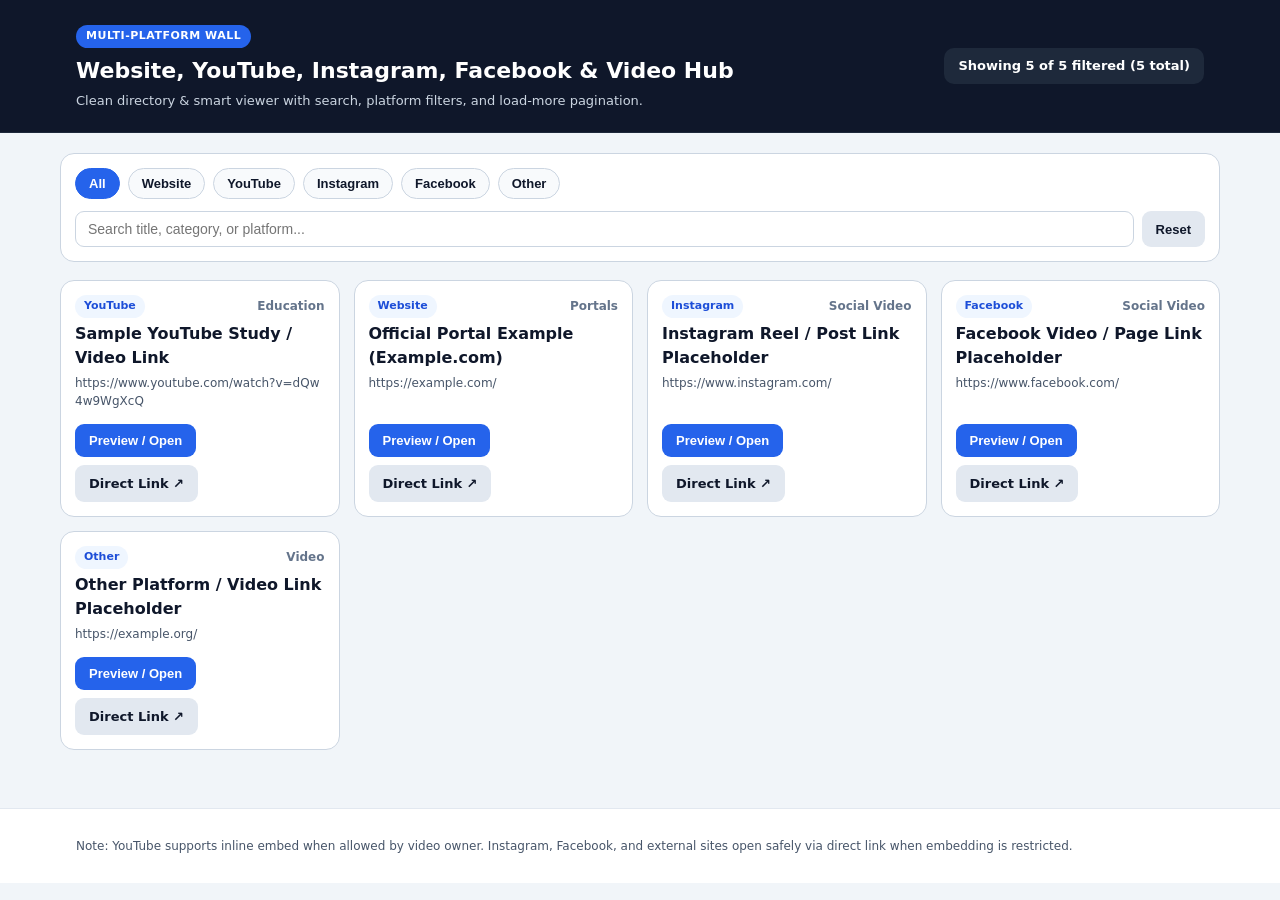
==== index.html @ d8c22b05 "Add files via upload" ====
<!DOCTYPE html>
<html lang="en">
<head>
  <meta charset="UTF-8" />
  <meta name="viewport" content="width=device-width, initial-scale=1.0" />
  <title>Multi-Platform Media &amp; Link Wall</title>
  <link rel="stylesheet" href="styles.css" />
</head>
<body>
  <header class="topbar">
    <div class="container topbar-inner">
      <div>
        <span class="badge">MULTI-PLATFORM WALL</span>
        <h1>Website, YouTube, Instagram, Facebook &amp; Video Hub</h1>
        <p class="subtitle">Clean directory &amp; smart viewer with search, platform filters, and load-more pagination.</p>
      </div>
      <div class="stats" id="wallStats">Showing 0 items</div>
    </div>
  </header>

  <main class="container main-content">
    <section class="controls-card">
      <div class="filter-tabs" id="platformTabs" role="tablist" aria-label="Platform filters">
        <button type="button" class="tab-btn active" data-platform="ALL">All</button>
        <button type="button" class="tab-btn" data-platform="Website">Website</button>
        <button type="button" class="tab-btn" data-platform="YouTube">YouTube</button>
        <button type="button" class="tab-btn" data-platform="Instagram">Instagram</button>
        <button type="button" class="tab-btn" data-platform="Facebook">Facebook</button>
        <button type="button" class="tab-btn" data-platform="Other">Other</button>
      </div>

      <div class="search-row">
        <input
          type="search"
          id="searchInput"
          placeholder="Search title, category, or platform..."
          aria-label="Search media items"
        />
        <button type="button" id="resetBtn" class="secondary-btn">Reset</button>
      </div>
    </section>

    <section id="previewDrawer" class="preview-card hidden" aria-live="polite">
      <div class="preview-header">
        <div>
          <span class="preview-tag" id="previewPlatform">PLATFORM</span>
          <h2 id="previewTitle">Preview</h2>
        </div>
        <div class="preview-actions">
          <a id="previewExternalLink" href="#" target="_blank" rel="noopener noreferrer" class="primary-link">Open Original Link &#8599;</a>
          <button type="button" id="closePreviewBtn" class="secondary-btn">Close</button>
        </div>
      </div>
      <div id="previewStage" class="preview-stage"></div>
    </section>

    <section id="itemsGrid" class="items-grid" aria-label="Media and link items"></section>

    <div class="load-more-wrap">
      <button type="button" id="loadMoreBtn" class="primary-btn">Load More Items</button>
    </div>
  </main>

  <footer class="footer">
    <div class="container">
      <p>Note: YouTube supports inline embed when allowed by video owner. Instagram, Facebook, and external sites open safely via direct link when embedding is restricted.</p>
    </div>
  </footer>

  <script src="app.js"></script>
</body>
</html>
---- styles.css ----
* {
  box-sizing: border-box;
}

body {
  margin: 0;
  font-family: system-ui, -apple-system, BlinkMacSystemFont, "Segoe UI", Roboto, sans-serif;
  background: #f1f5f9;
  color: #0f172a;
  line-height: 1.5;
}

.container {
  max-width: 1160px;
  margin: 0 auto;
  padding: 0 16px;
}

.topbar {
  background: #0f172a;
  color: #ffffff;
  padding: 22px 0;
  border-bottom: 1px solid #1e293b;
}

.topbar-inner {
  display: flex;
  justify-content: space-between;
  align-items: center;
  flex-wrap: wrap;
  gap: 12px;
}

.badge {
  display: inline-block;
  background: #2563eb;
  color: #ffffff;
  font-size: 11px;
  font-weight: 700;
  padding: 3px 10px;
  border-radius: 999px;
  letter-spacing: 0.5px;
}

h1 {
  margin: 6px 0 4px;
  font-size: 22px;
}

.subtitle {
  margin: 0;
  font-size: 13px;
  color: #cbd5e1;
}

.stats {
  background: #1e293b;
  padding: 8px 14px;
  border-radius: 10px;
  font-size: 13px;
  font-weight: 600;
}

.main-content {
  padding: 20px 0 36px;
}

.controls-card {
  background: #ffffff;
  border: 1px solid #cbd5e1;
  border-radius: 14px;
  padding: 14px;
  margin-bottom: 18px;
  display: grid;
  gap: 12px;
}

.filter-tabs {
  display: flex;
  flex-wrap: wrap;
  gap: 8px;
}

.tab-btn {
  border: 1px solid #cbd5e1;
  background: #f8fafc;
  color: #0f172a;
  padding: 7px 13px;
  border-radius: 999px;
  font-size: 13px;
  font-weight: 600;
  cursor: pointer;
}

.tab-btn.active {
  background: #2563eb;
  border-color: #2563eb;
  color: #ffffff;
}

.search-row {
  display: flex;
  gap: 8px;
  flex-wrap: wrap;
}

.search-row input {
  flex: 1 1 220px;
  padding: 9px 12px;
  border: 1px solid #cbd5e1;
  border-radius: 9px;
  font-size: 14px;
}

.primary-btn,
.secondary-btn,
.primary-link {
  border: 0;
  border-radius: 9px;
  padding: 9px 14px;
  font-size: 13px;
  font-weight: 700;
  cursor: pointer;
  text-decoration: none;
  display: inline-flex;
  align-items: center;
  justify-content: center;
  gap: 6px;
}

.primary-btn,
.primary-link {
  background: #2563eb;
  color: #ffffff;
}

.secondary-btn {
  background: #e2e8f0;
  color: #0f172a;
}

.preview-card {
  background: #ffffff;
  border: 1px solid #93c5fd;
  border-radius: 14px;
  padding: 16px;
  margin-bottom: 18px;
}

.hidden {
  display: none;
}

.preview-header {
  display: flex;
  justify-content: space-between;
  align-items: center;
  flex-wrap: wrap;
  gap: 10px;
  margin-bottom: 12px;
}

.preview-tag {
  font-size: 11px;
  font-weight: 800;
  color: #2563eb;
  text-transform: uppercase;
}

.preview-header h2 {
  margin: 2px 0 0;
  font-size: 18px;
}

.preview-actions {
  display: flex;
  gap: 8px;
  flex-wrap: wrap;
}

.preview-stage {
  background: #0f172a;
  color: #f8fafc;
  border-radius: 12px;
  min-height: 220px;
  display: flex;
  align-items: center;
  justify-content: center;
  padding: 16px;
  overflow: hidden;
}

.preview-stage iframe {
  width: 100%;
  max-width: 820px;
  aspect-ratio: 16 / 9;
  border: 0;
  border-radius: 8px;
  background: #000000;
}

.fallback-box {
  text-align: center;
  max-width: 520px;
}

.fallback-box p {
  margin: 0 0 12px;
  font-size: 14px;
  color: #e2e8f0;
}

.items-grid {
  display: grid;
  grid-template-columns: repeat(auto-fill, minmax(250px, 1fr));
  gap: 14px;
}

.item-card {
  background: #ffffff;
  border: 1px solid #cbd5e1;
  border-radius: 14px;
  padding: 14px;
  display: flex;
  flex-direction: column;
  justify-content: space-between;
  gap: 10px;
}

.item-top {
  display: flex;
  justify-content: space-between;
  align-items: center;
  gap: 8px;
}

.platform-pill {
  font-size: 11px;
  font-weight: 800;
  padding: 3px 9px;
  border-radius: 999px;
  background: #eff6ff;
  color: #1d4ed8;
}

.item-cat {
  font-size: 12px;
  color: #64748b;
  font-weight: 600;
}

.item-title {
  margin: 4px 0;
  font-size: 16px;
  color: #0f172a;
}

.item-url {
  font-size: 12px;
  color: #475569;
  word-break: break-all;
}

.card-actions {
  display: flex;
  gap: 8px;
  flex-wrap: wrap;
  margin-top: 4px;
}

.load-more-wrap {
  margin-top: 22px;
  text-align: center;
}

.footer {
  background: #ffffff;
  border-top: 1px solid #e2e8f0;
  padding: 16px 0;
  font-size: 12px;
  color: #475569;
}
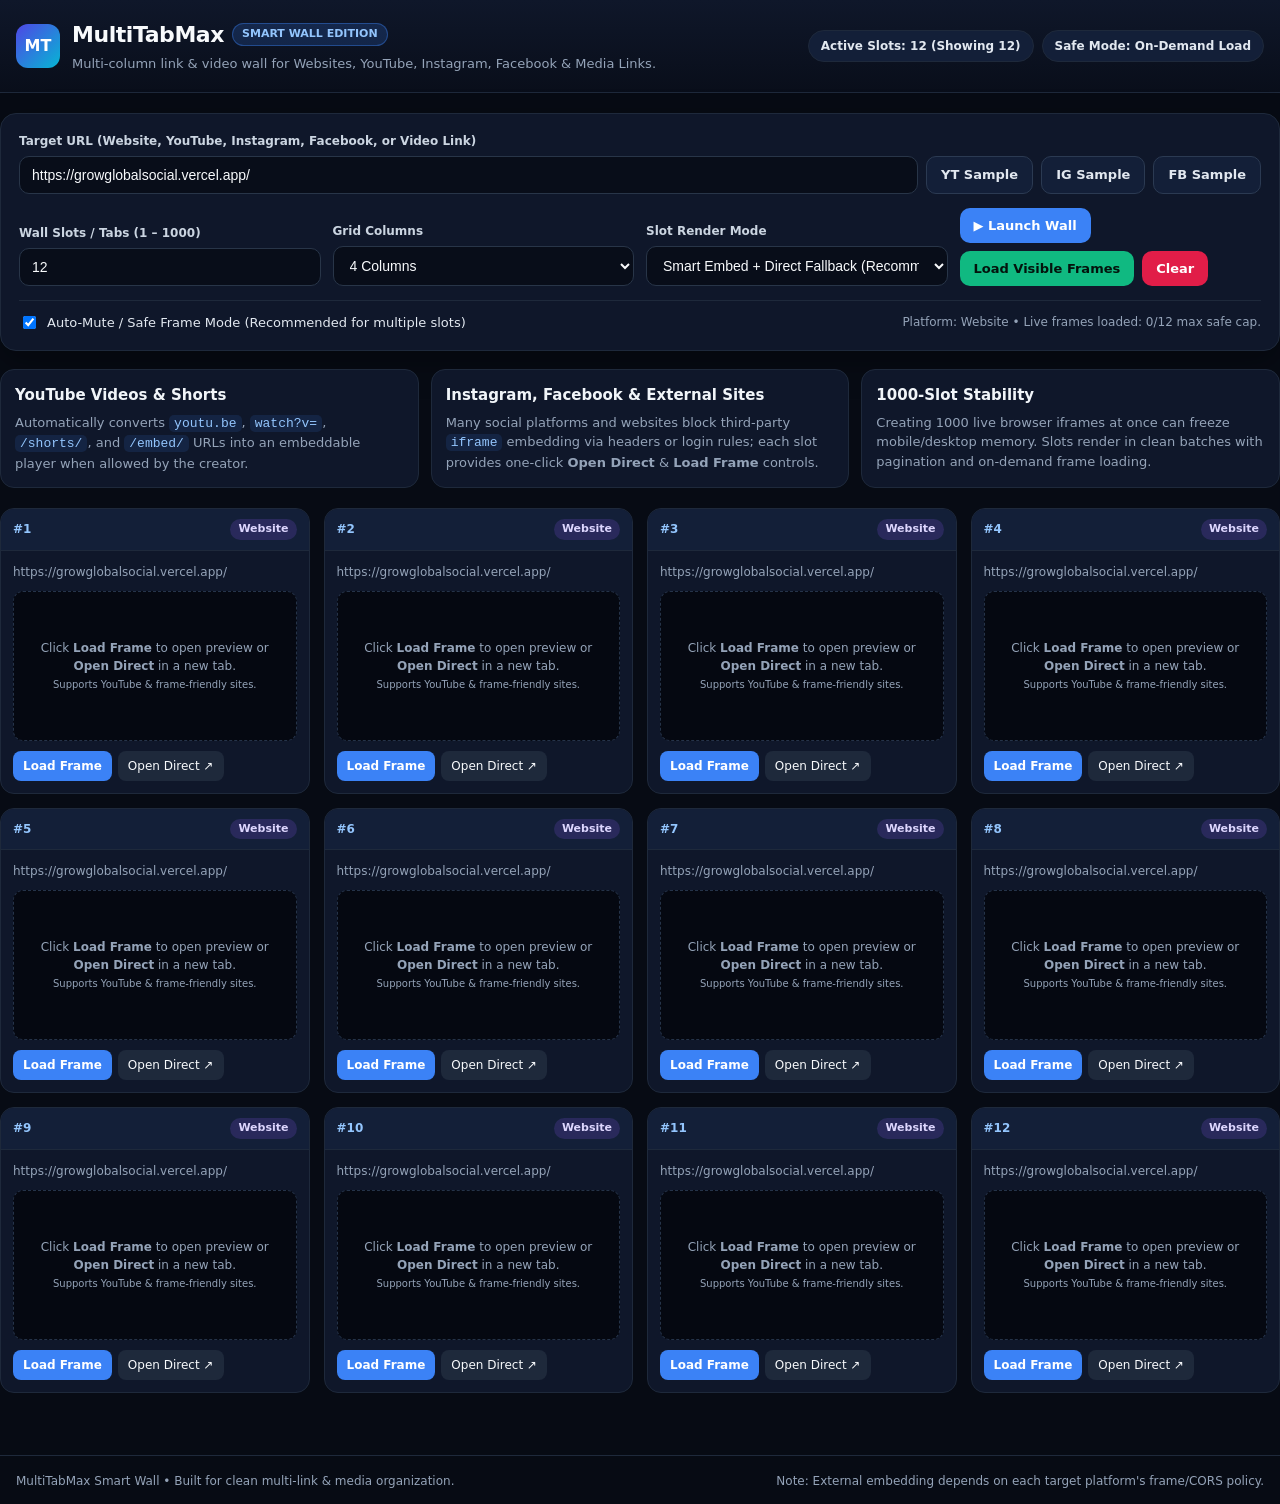
==== commit 37c39b92: "Add files via upload" ====
--- a/index.html
+++ b/index.html
@@ -3,67 +3,113 @@
 <head>
   <meta charset="UTF-8" />
   <meta name="viewport" content="width=device-width, initial-scale=1.0" />
-  <title>Multi-Platform Media &amp; Link Wall</title>
+  <title>MultiTabMax — Smart Multi-Tab &amp; Media Wall</title>
   <link rel="stylesheet" href="styles.css" />
 </head>
 <body>
   <header class="topbar">
     <div class="container topbar-inner">
-      <div>
-        <span class="badge">MULTI-PLATFORM WALL</span>
-        <h1>Website, YouTube, Instagram, Facebook &amp; Video Hub</h1>
-        <p class="subtitle">Clean directory &amp; smart viewer with search, platform filters, and load-more pagination.</p>
+      <div class="brand-wrap">
+        <div class="brand-logo">MT</div>
+        <div>
+          <div class="brand-title-row">
+            <h1>MultiTabMax</h1>
+            <span class="badge">SMART WALL EDITION</span>
+          </div>
+          <p class="subtitle">Multi-column link &amp; video wall for Websites, YouTube, Instagram, Facebook &amp; Media Links.</p>
+        </div>
       </div>
-      <div class="stats" id="wallStats">Showing 0 items</div>
+
+      <div class="header-metrics">
+        <span class="metric-pill" id="activeCountBadge">Active Slots: 0</span>
+        <span class="metric-pill" id="memoryHintBadge">Safe Mode: On-Demand Load</span>
+      </div>
     </div>
   </header>
 
-  <main class="container main-content">
-    <section class="controls-card">
-      <div class="filter-tabs" id="platformTabs" role="tablist" aria-label="Platform filters">
-        <button type="button" class="tab-btn active" data-platform="ALL">All</button>
-        <button type="button" class="tab-btn" data-platform="Website">Website</button>
-        <button type="button" class="tab-btn" data-platform="YouTube">YouTube</button>
-        <button type="button" class="tab-btn" data-platform="Instagram">Instagram</button>
-        <button type="button" class="tab-btn" data-platform="Facebook">Facebook</button>
-        <button type="button" class="tab-btn" data-platform="Other">Other</button>
+  <main class="container main-shell">
+    <section class="launcher-card" aria-label="Multi-Tab Wall Controls">
+      <div class="field-group">
+        <label for="targetUrlInput">Target URL (Website, YouTube, Instagram, Facebook, or Video Link)</label>
+        <div class="url-row">
+          <input
+            type="url"
+            id="targetUrlInput"
+            value="https://growglobalsocial.vercel.app/"
+            placeholder="https://example.com or https://www.youtube.com/watch?v=..."
+          />
+          <button type="button" id="presetYtBtn" class="ghost-btn" title="Load sample YouTube URL">YT Sample</button>
+          <button type="button" id="presetIgBtn" class="ghost-btn" title="Load sample Instagram URL">IG Sample</button>
+          <button type="button" id="presetFbBtn" class="ghost-btn" title="Load sample Facebook URL">FB Sample</button>
+        </div>
       </div>
 
-      <div class="search-row">
-        <input
-          type="search"
-          id="searchInput"
-          placeholder="Search title, category, or platform..."
-          aria-label="Search media items"
-        />
-        <button type="button" id="resetBtn" class="secondary-btn">Reset</button>
+      <div class="controls-grid">
+        <div class="field-group">
+          <label for="tabCountInput">Wall Slots / Tabs (1 – 1000)</label>
+          <input type="number" id="tabCountInput" min="1" max="1000" value="12" />
+        </div>
+
+        <div class="field-group">
+          <label for="columnsSelect">Grid Columns</label>
+          <select id="columnsSelect">
+            <option value="1">1 Column</option>
+            <option value="2">2 Columns</option>
+            <option value="3">3 Columns</option>
+            <option value="4" selected>4 Columns</option>
+          </select>
+        </div>
+
+        <div class="field-group">
+          <label for="renderModeSelect">Slot Render Mode</label>
+          <select id="renderModeSelect">
+            <option value="smart" selected>Smart Embed + Direct Fallback (Recommended)</option>
+            <option value="cards">Lightweight Cards Only (Fastest for 100–1000)</option>
+          </select>
+        </div>
+
+        <div class="action-buttons">
+          <button type="button" id="launchBtn" class="btn-primary">&#9654; Launch Wall</button>
+          <button type="button" id="loadAllEmbedsBtn" class="btn-success" title="Load iframes only for visible slots (capped safely)">Load Visible Frames</button>
+          <button type="button" id="clearBtn" class="btn-danger">Clear</button>
+        </div>
+      </div>
+
+      <div class="options-bar">
+        <label class="checkbox-label">
+          <input type="checkbox" id="autoMuteCheck" checked />
+          <span>Auto-Mute / Safe Frame Mode (Recommended for multiple slots)</span>
+        </label>
+        <div class="status-text" id="wallStatusText">Ready. Choose URL, slot count (up to 1000), and click Launch Wall.</div>
       </div>
     </section>
 
-    <section id="previewDrawer" class="preview-card hidden" aria-live="polite">
-      <div class="preview-header">
-        <div>
-          <span class="preview-tag" id="previewPlatform">PLATFORM</span>
-          <h2 id="previewTitle">Preview</h2>
-        </div>
-        <div class="preview-actions">
-          <a id="previewExternalLink" href="#" target="_blank" rel="noopener noreferrer" class="primary-link">Open Original Link &#8599;</a>
-          <button type="button" id="closePreviewBtn" class="secondary-btn">Close</button>
-        </div>
-      </div>
-      <div id="previewStage" class="preview-stage"></div>
+    <section class="info-strip">
+      <article class="info-box">
+        <h3>YouTube Videos &amp; Shorts</h3>
+        <p>Automatically converts <code>youtu.be</code>, <code>watch?v=</code>, <code>/shorts/</code>, and <code>/embed/</code> URLs into an embeddable player when allowed by the creator.</p>
+      </article>
+      <article class="info-box">
+        <h3>Instagram, Facebook &amp; External Sites</h3>
+        <p>Many social platforms and websites block third-party <code>iframe</code> embedding via headers or login rules; each slot provides one-click <strong>Open Direct</strong> &amp; <strong>Load Frame</strong> controls.</p>
+      </article>
+      <article class="info-box">
+        <h3>1000-Slot Stability</h3>
+        <p>Creating 1000 live browser iframes at once can freeze mobile/desktop memory. Slots render in clean batches with pagination and on-demand frame loading.</p>
+      </article>
     </section>
 
-    <section id="itemsGrid" class="items-grid" aria-label="Media and link items"></section>
+    <section id="wallGrid" class="wall-grid cols-4" aria-label="Generated Multi-Tab Wall"></section>
 
-    <div class="load-more-wrap">
-      <button type="button" id="loadMoreBtn" class="primary-btn">Load More Items</button>
+    <div class="pagination-bar" id="paginationBar">
+      <button type="button" id="showMoreBtn" class="btn-primary hidden">Show More Slots</button>
     </div>
   </main>
 
   <footer class="footer">
-    <div class="container">
-      <p>Note: YouTube supports inline embed when allowed by video owner. Instagram, Facebook, and external sites open safely via direct link when embedding is restricted.</p>
+    <div class="container footer-inner">
+      <span>MultiTabMax Smart Wall &bull; Built for clean multi-link &amp; media organization.</span>
+      <span>Note: External embedding depends on each target platform's frame/CORS policy.</span>
     </div>
   </footer>
 
--- a/styles.css
+++ b/styles.css
@@ -1,3 +1,17 @@
+:root {
+  --bg: #070b14;
+  --panel: #0f172a;
+  --panel-2: #131f38;
+  --border: #1e293b;
+  --text: #f8fafc;
+  --muted: #94a3b8;
+  --primary: #3b82f6;
+  --primary-hover: #2563eb;
+  --success: #10b981;
+  --danger: #e11d48;
+  --accent: #8b5cf6;
+}
+
 * {
   box-sizing: border-box;
 }
@@ -5,278 +19,411 @@
 body {
   margin: 0;
   font-family: system-ui, -apple-system, BlinkMacSystemFont, "Segoe UI", Roboto, sans-serif;
-  background: #f1f5f9;
-  color: #0f172a;
+  background: var(--bg);
+  color: var(--text);
   line-height: 1.5;
 }
 
 .container {
-  max-width: 1160px;
+  max-width: 1280px;
   margin: 0 auto;
   padding: 0 16px;
 }
 
 .topbar {
-  background: #0f172a;
+  background: linear-gradient(180deg, #0f172a 0%, #090e1a 100%);
+  border-bottom: 1px solid var(--border);
+  padding: 18px 0;
+}
+
+.topbar-inner {
+  display: flex;
+  justify-content: space-between;
+  align-items: center;
+  flex-wrap: wrap;
+  gap: 14px;
+}
+
+.brand-wrap {
+  display: flex;
+  align-items: center;
+  gap: 12px;
+}
+
+.brand-logo {
+  width: 44px;
+  height: 44px;
+  border-radius: 12px;
+  background: linear-gradient(135deg, #4f46e5, #06b6d4);
+  display: grid;
+  place-items: center;
+  font-weight: 900;
+  font-size: 16px;
   color: #ffffff;
-  padding: 22px 0;
-  border-bottom: 1px solid #1e293b;
-}
-
-.topbar-inner {
-  display: flex;
-  justify-content: space-between;
-  align-items: center;
-  flex-wrap: wrap;
-  gap: 12px;
+  flex-shrink: 0;
+}
+
+.brand-title-row {
+  display: flex;
+  align-items: center;
+  gap: 8px;
+  flex-wrap: wrap;
+}
+
+.brand-title-row h1 {
+  margin: 0;
+  font-size: 22px;
+  letter-spacing: -0.02em;
 }
 
 .badge {
-  display: inline-block;
-  background: #2563eb;
-  color: #ffffff;
+  background: rgba(59, 130, 246, 0.18);
+  color: #93c5fd;
+  border: 1px solid rgba(59, 130, 246, 0.4);
   font-size: 11px;
   font-weight: 700;
-  padding: 3px 10px;
+  padding: 2px 9px;
   border-radius: 999px;
-  letter-spacing: 0.5px;
-}
-
-h1 {
-  margin: 6px 0 4px;
-  font-size: 22px;
 }
 
 .subtitle {
-  margin: 0;
+  margin: 3px 0 0;
   font-size: 13px;
+  color: var(--muted);
+}
+
+.header-metrics {
+  display: flex;
+  gap: 8px;
+  flex-wrap: wrap;
+}
+
+.metric-pill {
+  background: var(--panel-2);
+  border: 1px solid var(--border);
+  padding: 6px 12px;
+  border-radius: 999px;
+  font-size: 12px;
+  font-weight: 600;
+  color: #e2e8f0;
+}
+
+.main-shell {
+  padding: 20px 0 40px;
+}
+
+.launcher-card {
+  background: var(--panel);
+  border: 1px solid var(--border);
+  border-radius: 16px;
+  padding: 18px;
+  box-shadow: 0 12px 32px rgba(0, 0, 0, 0.35);
+}
+
+.field-group {
+  display: flex;
+  flex-direction: column;
+  gap: 6px;
+}
+
+.field-group label {
+  font-size: 12px;
+  font-weight: 700;
   color: #cbd5e1;
 }
 
-.stats {
-  background: #1e293b;
-  padding: 8px 14px;
+.url-row {
+  display: flex;
+  gap: 8px;
+  flex-wrap: wrap;
+}
+
+.url-row input {
+  flex: 1 1 280px;
+}
+
+input[type="url"],
+input[type="number"],
+select {
+  background: #080d19;
+  color: var(--text);
+  border: 1px solid #283548;
   border-radius: 10px;
-  font-size: 13px;
-  font-weight: 600;
-}
-
-.main-content {
-  padding: 20px 0 36px;
-}
-
-.controls-card {
-  background: #ffffff;
-  border: 1px solid #cbd5e1;
-  border-radius: 14px;
-  padding: 14px;
-  margin-bottom: 18px;
+  padding: 10px 12px;
+  font-size: 14px;
+  outline: none;
+}
+
+input:focus,
+select:focus {
+  border-color: var(--primary);
+}
+
+.controls-grid {
+  margin-top: 14px;
   display: grid;
+  grid-template-columns: repeat(auto-fit, minmax(190px, 1fr));
   gap: 12px;
-}
-
-.filter-tabs {
-  display: flex;
-  flex-wrap: wrap;
-  gap: 8px;
-}
-
-.tab-btn {
-  border: 1px solid #cbd5e1;
-  background: #f8fafc;
-  color: #0f172a;
-  padding: 7px 13px;
-  border-radius: 999px;
-  font-size: 13px;
-  font-weight: 600;
-  cursor: pointer;
-}
-
-.tab-btn.active {
-  background: #2563eb;
-  border-color: #2563eb;
-  color: #ffffff;
-}
-
-.search-row {
-  display: flex;
-  gap: 8px;
-  flex-wrap: wrap;
-}
-
-.search-row input {
-  flex: 1 1 220px;
-  padding: 9px 12px;
-  border: 1px solid #cbd5e1;
-  border-radius: 9px;
-  font-size: 14px;
-}
-
-.primary-btn,
-.secondary-btn,
-.primary-link {
+  align-items: end;
+}
+
+.action-buttons {
+  display: flex;
+  gap: 8px;
+  flex-wrap: wrap;
+}
+
+button {
+  font-family: inherit;
   border: 0;
-  border-radius: 9px;
-  padding: 9px 14px;
+  border-radius: 10px;
+  padding: 10px 14px;
   font-size: 13px;
   font-weight: 700;
   cursor: pointer;
+  transition: transform 0.08s ease, opacity 0.15s ease;
+}
+
+button:active {
+  transform: scale(0.98);
+}
+
+.btn-primary {
+  background: var(--primary);
+  color: #ffffff;
+}
+
+.btn-primary:hover {
+  background: var(--primary-hover);
+}
+
+.btn-success {
+  background: var(--success);
+  color: #04130d;
+}
+
+.btn-danger {
+  background: var(--danger);
+  color: #ffffff;
+}
+
+.ghost-btn {
+  background: var(--panel-2);
+  color: #e2e8f0;
+  border: 1px solid #2b3a52;
+}
+
+.options-bar {
+  margin-top: 14px;
+  padding-top: 12px;
+  border-top: 1px solid var(--border);
+  display: flex;
+  justify-content: space-between;
+  align-items: center;
+  flex-wrap: wrap;
+  gap: 10px;
+}
+
+.checkbox-label {
+  display: inline-flex;
+  align-items: center;
+  gap: 8px;
+  font-size: 13px;
+  color: #e2e8f0;
+  cursor: pointer;
+}
+
+.status-text {
+  font-size: 12px;
+  color: var(--muted);
+}
+
+.info-strip {
+  margin-top: 18px;
+  display: grid;
+  grid-template-columns: repeat(auto-fit, minmax(260px, 1fr));
+  gap: 12px;
+}
+
+.info-box {
+  background: var(--panel);
+  border: 1px solid var(--border);
+  border-radius: 14px;
+  padding: 14px;
+}
+
+.info-box h3 {
+  margin: 0 0 6px;
+  font-size: 15px;
+  color: #f1f5f9;
+}
+
+.info-box p {
+  margin: 0;
+  font-size: 13px;
+  color: var(--muted);
+}
+
+.info-box code {
+  color: #93c5fd;
+  background: rgba(59, 130, 246, 0.12);
+  padding: 1px 5px;
+  border-radius: 5px;
+}
+
+.wall-grid {
+  margin-top: 20px;
+  display: grid;
+  gap: 14px;
+}
+
+.wall-grid.cols-1 {
+  grid-template-columns: 1fr;
+}
+
+.wall-grid.cols-2 {
+  grid-template-columns: repeat(2, minmax(0, 1fr));
+}
+
+.wall-grid.cols-3 {
+  grid-template-columns: repeat(3, minmax(0, 1fr));
+}
+
+.wall-grid.cols-4 {
+  grid-template-columns: repeat(4, minmax(0, 1fr));
+}
+
+@media (max-width: 960px) {
+  .wall-grid.cols-4,
+  .wall-grid.cols-3 {
+    grid-template-columns: repeat(2, minmax(0, 1fr));
+  }
+}
+
+@media (max-width: 600px) {
+  .wall-grid.cols-4,
+  .wall-grid.cols-3,
+  .wall-grid.cols-2 {
+    grid-template-columns: 1fr;
+  }
+}
+
+.slot-card {
+  background: var(--panel);
+  border: 1px solid var(--border);
+  border-radius: 14px;
+  overflow: hidden;
+  display: flex;
+  flex-direction: column;
+}
+
+.slot-head {
+  padding: 10px 12px;
+  background: var(--panel-2);
+  border-bottom: 1px solid var(--border);
+  display: flex;
+  justify-content: space-between;
+  align-items: center;
+  gap: 8px;
+}
+
+.slot-index {
+  font-size: 12px;
+  font-weight: 800;
+  color: #93c5fd;
+}
+
+.slot-platform {
+  font-size: 11px;
+  font-weight: 700;
+  padding: 2px 8px;
+  border-radius: 999px;
+  background: rgba(139, 92, 246, 0.18);
+  color: #ddd6fe;
+}
+
+.slot-body {
+  padding: 12px;
+  display: flex;
+  flex-direction: column;
+  gap: 10px;
+  flex: 1;
+}
+
+.slot-url {
+  font-size: 12px;
+  color: var(--muted);
+  word-break: break-all;
+}
+
+.slot-stage {
+  background: #050811;
+  border: 1px dashed #253349;
+  border-radius: 10px;
+  min-height: 150px;
+  display: flex;
+  align-items: center;
+  justify-content: center;
+  padding: 10px;
+  text-align: center;
+  overflow: hidden;
+}
+
+.slot-stage iframe {
+  width: 100%;
+  aspect-ratio: 16 / 9;
+  border: 0;
+  border-radius: 6px;
+  background: #000000;
+}
+
+.slot-placeholder-msg {
+  font-size: 12px;
+  color: var(--muted);
+}
+
+.slot-actions {
+  display: flex;
+  gap: 6px;
+  flex-wrap: wrap;
+}
+
+.slot-btn {
+  padding: 6px 10px;
+  font-size: 12px;
+  border-radius: 8px;
+  background: #1e293b;
+  color: #f8fafc;
   text-decoration: none;
   display: inline-flex;
   align-items: center;
-  justify-content: center;
-  gap: 6px;
-}
-
-.primary-btn,
-.primary-link {
-  background: #2563eb;
+  gap: 4px;
+}
+
+.slot-btn.primary-mini {
+  background: var(--primary);
   color: #ffffff;
 }
 
-.secondary-btn {
-  background: #e2e8f0;
-  color: #0f172a;
-}
-
-.preview-card {
-  background: #ffffff;
-  border: 1px solid #93c5fd;
-  border-radius: 14px;
-  padding: 16px;
-  margin-bottom: 18px;
+.pagination-bar {
+  margin-top: 22px;
+  text-align: center;
 }
 
 .hidden {
   display: none;
 }
 
-.preview-header {
+.footer {
+  border-top: 1px solid var(--border);
+  padding: 16px 0;
+  font-size: 12px;
+  color: var(--muted);
+}
+
+.footer-inner {
   display: flex;
   justify-content: space-between;
-  align-items: center;
   flex-wrap: wrap;
   gap: 10px;
-  margin-bottom: 12px;
-}
-
-.preview-tag {
-  font-size: 11px;
-  font-weight: 800;
-  color: #2563eb;
-  text-transform: uppercase;
-}
-
-.preview-header h2 {
-  margin: 2px 0 0;
-  font-size: 18px;
-}
-
-.preview-actions {
-  display: flex;
-  gap: 8px;
-  flex-wrap: wrap;
-}
-
-.preview-stage {
-  background: #0f172a;
-  color: #f8fafc;
-  border-radius: 12px;
-  min-height: 220px;
-  display: flex;
-  align-items: center;
-  justify-content: center;
-  padding: 16px;
-  overflow: hidden;
-}
-
-.preview-stage iframe {
-  width: 100%;
-  max-width: 820px;
-  aspect-ratio: 16 / 9;
-  border: 0;
-  border-radius: 8px;
-  background: #000000;
-}
-
-.fallback-box {
-  text-align: center;
-  max-width: 520px;
-}
-
-.fallback-box p {
-  margin: 0 0 12px;
-  font-size: 14px;
-  color: #e2e8f0;
-}
-
-.items-grid {
-  display: grid;
-  grid-template-columns: repeat(auto-fill, minmax(250px, 1fr));
-  gap: 14px;
-}
-
-.item-card {
-  background: #ffffff;
-  border: 1px solid #cbd5e1;
-  border-radius: 14px;
-  padding: 14px;
-  display: flex;
-  flex-direction: column;
-  justify-content: space-between;
-  gap: 10px;
-}
-
-.item-top {
-  display: flex;
-  justify-content: space-between;
-  align-items: center;
-  gap: 8px;
-}
-
-.platform-pill {
-  font-size: 11px;
-  font-weight: 800;
-  padding: 3px 9px;
-  border-radius: 999px;
-  background: #eff6ff;
-  color: #1d4ed8;
-}
-
-.item-cat {
-  font-size: 12px;
-  color: #64748b;
-  font-weight: 600;
-}
-
-.item-title {
-  margin: 4px 0;
-  font-size: 16px;
-  color: #0f172a;
-}
-
-.item-url {
-  font-size: 12px;
-  color: #475569;
-  word-break: break-all;
-}
-
-.card-actions {
-  display: flex;
-  gap: 8px;
-  flex-wrap: wrap;
-  margin-top: 4px;
-}
-
-.load-more-wrap {
-  margin-top: 22px;
-  text-align: center;
-}
-
-.footer {
-  background: #ffffff;
-  border-top: 1px solid #e2e8f0;
-  padding: 16px 0;
-  font-size: 12px;
-  color: #475569;
-}
+}
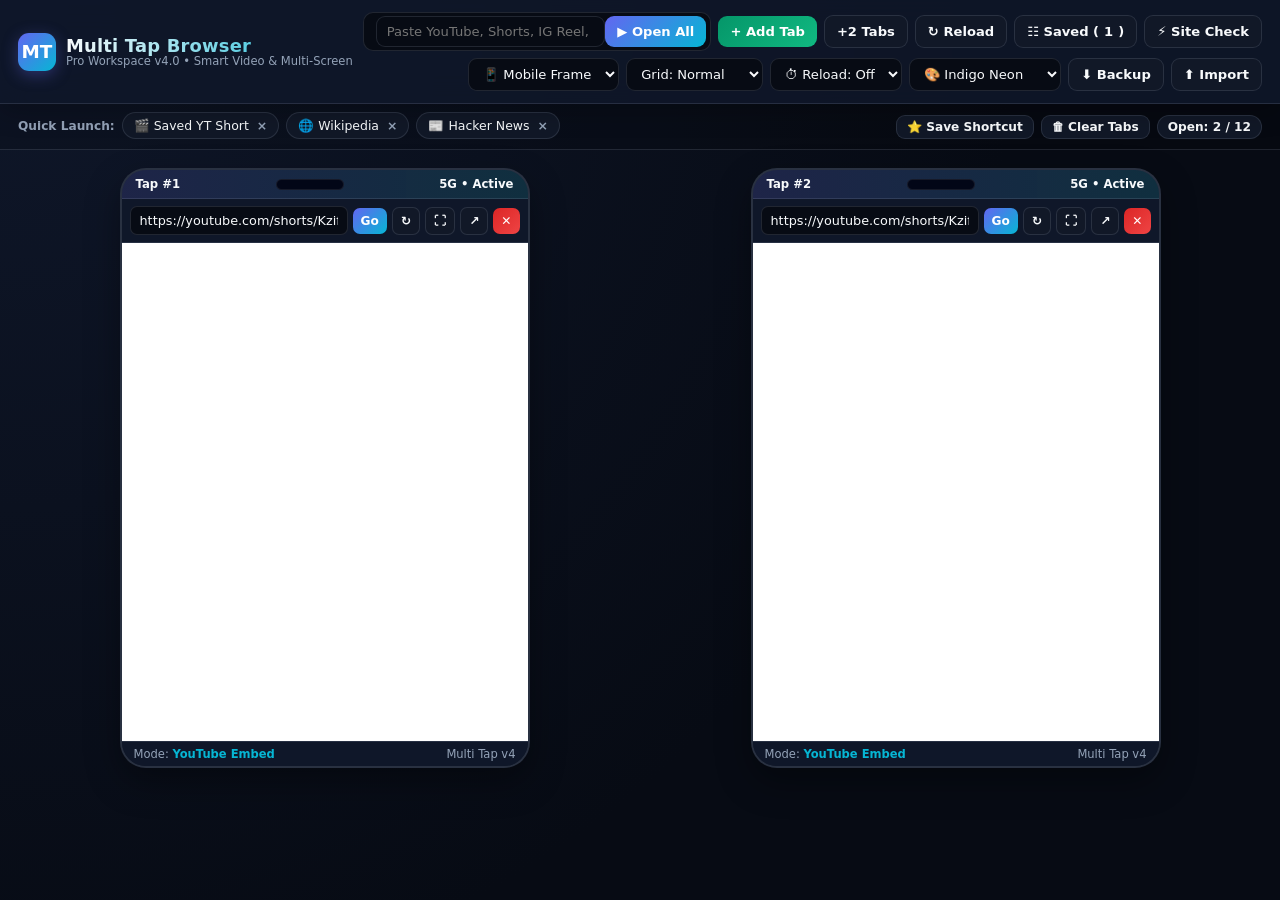
==== commit d1805536: "Add files via upload" ====
--- a/index.html
+++ b/index.html
@@ -3,116 +3,1235 @@
 <head>
   <meta charset="UTF-8" />
   <meta name="viewport" content="width=device-width, initial-scale=1.0" />
-  <title>MultiTabMax — Smart Multi-Tab &amp; Media Wall</title>
-  <link rel="stylesheet" href="styles.css" />
+  <title>Multi Tap Browser — Pro Workspace v4.0</title>
+  <style>
+    :root {
+      --bg-1: #070b14;
+      --bg-2: #0f172a;
+      --panel: rgba(15, 23, 42, 0.88);
+      --card: #111827;
+      --border: rgba(148, 163, 184, 0.18);
+      --text: #f8fafc;
+      --muted: #94a3b8;
+      --accent: #6366f1;
+      --accent-2: #06b6d4;
+      --accent-glow: rgba(99, 102, 241, 0.35);
+      --success: #10b981;
+      --danger: #ef4444;
+      --warning: #f59e0b;
+      --radius: 14px;
+    }
+
+    body.theme-emerald {
+      --bg-1: #04130f;
+      --bg-2: #09241c;
+      --panel: rgba(9, 36, 28, 0.9);
+      --card: #0c2c23;
+      --accent: #10b981;
+      --accent-2: #2dd4bf;
+      --accent-glow: rgba(16, 185, 129, 0.35);
+    }
+
+    body.theme-sunset {
+      --bg-1: #160913;
+      --bg-2: #240f1f;
+      --panel: rgba(36, 15, 31, 0.9);
+      --card: #281123;
+      --accent: #ec4899;
+      --accent-2: #f97316;
+      --accent-glow: rgba(236, 72, 153, 0.35);
+    }
+
+    body.theme-light {
+      --bg-1: #eef2ff;
+      --bg-2: #f8fafc;
+      --panel: rgba(255, 255, 255, 0.94);
+      --card: #ffffff;
+      --border: rgba(15, 23, 42, 0.12);
+      --text: #0f172a;
+      --muted: #475569;
+      --accent: #4f46e5;
+      --accent-2: #0ea5e9;
+      --accent-glow: rgba(79, 70, 229, 0.22);
+    }
+
+    * {
+      box-sizing: border-box;
+      margin: 0;
+      padding: 0;
+      font-family: 'Segoe UI', system-ui, -apple-system, Roboto, sans-serif;
+    }
+
+    body {
+      background: radial-gradient(circle at top left, var(--bg-2), var(--bg-1) 65%);
+      color: var(--text);
+      min-height: 100vh;
+      display: flex;
+      flex-direction: column;
+      transition: background 0.3s ease, color 0.3s ease;
+    }
+
+    /* Glass Header */
+    .topbar {
+      background: var(--panel);
+      backdrop-filter: blur(14px);
+      -webkit-backdrop-filter: blur(14px);
+      border-bottom: 1px solid var(--border);
+      padding: 12px 18px;
+      display: flex;
+      flex-wrap: wrap;
+      gap: 10px;
+      align-items: center;
+      justify-content: space-between;
+      position: sticky;
+      top: 0;
+      z-index: 100;
+      box-shadow: 0 8px 24px rgba(0, 0, 0, 0.22);
+    }
+
+    .brand-wrap {
+      display: flex;
+      align-items: center;
+      gap: 10px;
+    }
+
+    .logo-badge {
+      width: 38px;
+      height: 38px;
+      border-radius: 11px;
+      background: linear-gradient(135deg, var(--accent), var(--accent-2));
+      display: grid;
+      place-items: center;
+      font-size: 1.15rem;
+      color: #fff;
+      box-shadow: 0 4px 16px var(--accent-glow);
+      font-weight: 800;
+    }
+
+    .brand-title {
+      font-size: 1.12rem;
+      font-weight: 800;
+      letter-spacing: 0.2px;
+      background: linear-gradient(90deg, var(--text), var(--accent-2));
+      -webkit-background-clip: text;
+      -webkit-text-fill-color: transparent;
+    }
+
+    .brand-sub {
+      font-size: 0.72rem;
+      color: var(--muted);
+      display: block;
+      margin-top: -2px;
+    }
+
+    .controls {
+      display: flex;
+      flex-wrap: wrap;
+      gap: 7px;
+      align-items: center;
+      flex: 1;
+      justify-content: flex-end;
+    }
+
+    .url-box {
+      display: flex;
+      align-items: center;
+      flex: 1;
+      min-width: 230px;
+      max-width: 440px;
+      background: var(--bg-1);
+      border: 1px solid var(--border);
+      border-radius: 10px;
+      padding: 3px 4px 3px 12px;
+      transition: border-color 0.2s, box-shadow 0.2s;
+    }
+
+    .url-box:focus-within {
+      border-color: var(--accent);
+      box-shadow: 0 0 0 3px var(--accent-glow);
+    }
+
+    .url-box input {
+      flex: 1;
+      background: transparent;
+      border: none;
+      color: var(--text);
+      outline: none;
+      font-size: 0.88rem;
+      padding: 6px 4px;
+      min-width: 0;
+    }
+
+    select, input[type="text"] {
+      background: var(--bg-1);
+      color: var(--text);
+      border: 1px solid var(--border);
+      padding: 7px 10px;
+      border-radius: 9px;
+      outline: none;
+      font-size: 0.82rem;
+    }
+
+    button {
+      background: linear-gradient(135deg, var(--accent), var(--accent-2));
+      color: #fff;
+      border: none;
+      padding: 8px 12px;
+      border-radius: 9px;
+      font-weight: 600;
+      font-size: 0.82rem;
+      cursor: pointer;
+      transition: transform 0.15s ease, opacity 0.2s ease, box-shadow 0.2s ease;
+      display: inline-flex;
+      align-items: center;
+      gap: 5px;
+      white-space: nowrap;
+    }
+
+    button:hover {
+      transform: translateY(-1px);
+      box-shadow: 0 6px 16px var(--accent-glow);
+    }
+
+    button:active {
+      transform: translateY(0);
+    }
+
+    button.sec {
+      background: var(--card);
+      color: var(--text);
+      border: 1px solid var(--border);
+      box-shadow: none;
+    }
+
+    button.sec:hover {
+      border-color: var(--accent);
+      box-shadow: none;
+    }
+
+    button.success {
+      background: linear-gradient(135deg, #059669, #10b981);
+    }
+
+    button.danger {
+      background: linear-gradient(135deg, #dc2626, #ef4444);
+    }
+
+    /* Subbar */
+    .subbar {
+      background: rgba(0, 0, 0, 0.16);
+      border-bottom: 1px solid var(--border);
+      padding: 8px 18px;
+      display: flex;
+      flex-wrap: wrap;
+      gap: 10px;
+      align-items: center;
+      justify-content: space-between;
+    }
+
+    .shortcuts {
+      display: flex;
+      gap: 7px;
+      overflow-x: auto;
+      align-items: center;
+      flex: 1;
+      padding-bottom: 2px;
+    }
+
+    .chip {
+      background: var(--card);
+      color: var(--text);
+      padding: 5px 11px;
+      border-radius: 999px;
+      font-size: 0.78rem;
+      cursor: pointer;
+      white-space: nowrap;
+      border: 1px solid var(--border);
+      transition: 0.2s;
+      display: inline-flex;
+      align-items: center;
+      gap: 6px;
+    }
+
+    .chip:hover {
+      border-color: var(--accent-2);
+      transform: translateY(-1px);
+    }
+
+    .chip .del-chip {
+      color: var(--muted);
+      font-weight: bold;
+      margin-left: 2px;
+    }
+
+    .chip .del-chip:hover {
+      color: var(--danger);
+    }
+
+    .stats-bar {
+      display: flex;
+      gap: 7px;
+      align-items: center;
+      flex-wrap: wrap;
+      font-size: 0.78rem;
+      color: var(--muted);
+    }
+
+    .pill {
+      background: var(--card);
+      border: 1px solid var(--border);
+      padding: 4px 10px;
+      border-radius: 999px;
+      color: var(--text);
+      font-weight: 600;
+      font-size: 0.76rem;
+    }
+
+    /* Collapsible Panels */
+    .drawer-panel {
+      display: none;
+      background: var(--panel);
+      border-bottom: 1px solid var(--border);
+      padding: 12px 18px;
+      flex-direction: column;
+      gap: 10px;
+    }
+
+    .drawer-panel.open {
+      display: flex;
+    }
+
+    .drawer-head {
+      display: flex;
+      justify-content: space-between;
+      align-items: center;
+      width: 100%;
+      gap: 10px;
+      flex-wrap: wrap;
+    }
+
+    .saved-grid {
+      display: grid;
+      grid-template-columns: repeat(auto-fit, minmax(240px, 1fr));
+      gap: 8px;
+      width: 100%;
+      max-height: 250px;
+      overflow-y: auto;
+    }
+
+    .saved-item {
+      background: var(--card);
+      border: 1px solid var(--border);
+      border-radius: 10px;
+      padding: 7px 10px;
+      display: flex;
+      align-items: center;
+      justify-content: space-between;
+      gap: 8px;
+      font-size: 0.78rem;
+    }
+
+    .saved-label {
+      overflow: hidden;
+      text-overflow: ellipsis;
+      white-space: nowrap;
+      flex: 1;
+      color: var(--text);
+    }
+
+    /* Grid Layout */
+    .grid {
+      display: grid;
+      grid-template-columns: repeat(auto-fit, minmax(320px, 1fr));
+      gap: 18px;
+      padding: 18px;
+      flex: 1;
+      align-items: start;
+    }
+
+    .grid.size-compact {
+      grid-template-columns: repeat(auto-fit, minmax(265px, 1fr));
+    }
+
+    .grid.size-wide {
+      grid-template-columns: repeat(auto-fit, minmax(460px, 1fr));
+    }
+
+    /* Mobile Frame Card */
+    .phone-frame {
+      background: var(--card);
+      border: 2px solid var(--border);
+      border-radius: 26px;
+      overflow: hidden;
+      display: flex;
+      flex-direction: column;
+      height: 600px;
+      width: 100%;
+      margin-inline: auto;
+      box-shadow: 0 14px 34px rgba(0, 0, 0, 0.35);
+      transition: border-color 0.2s, max-width 0.25s ease;
+      position: relative;
+    }
+
+    .phone-frame:hover {
+      border-color: var(--accent);
+    }
+
+    .phone-frame.device-mobile { max-width: 410px; }
+    .phone-frame.device-tablet { max-width: 740px; }
+    .phone-frame.device-desktop { max-width: 100%; }
+
+    .phone-frame.expanded {
+      position: fixed;
+      inset: 14px;
+      height: auto;
+      max-width: none !important;
+      z-index: 999;
+      border-radius: 18px;
+      box-shadow: 0 0 0 100vmax rgba(0, 0, 0, 0.78);
+    }
+
+    .phone-status {
+      background: linear-gradient(90deg, rgba(99, 102, 241, 0.16), rgba(6, 182, 212, 0.14));
+      padding: 7px 14px;
+      display: flex;
+      justify-content: space-between;
+      align-items: center;
+      font-size: 0.73rem;
+      color: var(--text);
+      font-weight: 600;
+      border-bottom: 1px solid var(--border);
+    }
+
+    .notch {
+      width: 68px;
+      height: 11px;
+      background: #020617;
+      border-radius: 999px;
+      border: 1px solid rgba(255, 255, 255, 0.08);
+    }
+
+    .phone-bar {
+      display: flex;
+      gap: 5px;
+      padding: 7px 8px;
+      background: var(--panel);
+      border-bottom: 1px solid var(--border);
+      align-items: center;
+    }
+
+    .phone-bar input {
+      flex: 1;
+      padding: 6px 9px;
+      font-size: 0.8rem;
+      border-radius: 7px;
+      min-width: 0;
+    }
+
+    .phone-bar button {
+      padding: 6px 8px;
+      font-size: 0.76rem;
+      border-radius: 7px;
+    }
+
+    .phone-screen {
+      flex: 1;
+      background: #000;
+      position: relative;
+      display: flex;
+      align-items: center;
+      justify-content: center;
+    }
+
+    .lazy-placeholder {
+      color: var(--muted);
+      padding: 20px;
+      text-align: center;
+      font-size: 0.84rem;
+      display: flex;
+      flex-direction: column;
+      align-items: center;
+      gap: 10px;
+    }
+
+    iframe {
+      width: 100%;
+      height: 100%;
+      border: none;
+      background: #fff;
+    }
+
+    .info-bar {
+      padding: 5px 12px;
+      font-size: 0.72rem;
+      background: var(--panel);
+      color: var(--muted);
+      display: flex;
+      justify-content: space-between;
+      border-top: 1px solid var(--border);
+    }
+
+    .badge-mode {
+      color: var(--accent-2);
+      font-weight: 700;
+    }
+
+    /* Toast */
+    .toast {
+      position: fixed;
+      bottom: 18px;
+      right: 18px;
+      background: linear-gradient(135deg, var(--accent), var(--accent-2));
+      color: #fff;
+      padding: 10px 16px;
+      border-radius: 10px;
+      font-size: 0.84rem;
+      font-weight: 600;
+      box-shadow: 0 10px 25px rgba(0, 0, 0, 0.35);
+      opacity: 0;
+      pointer-events: none;
+      transform: translateY(12px);
+      transition: 0.25s ease;
+      z-index: 1000;
+    }
+
+    .toast.show {
+      opacity: 1;
+      transform: translateY(0);
+    }
+
+    @media (max-width: 640px) {
+      .topbar { padding: 10px 12px; }
+      .subbar { padding: 8px 12px; }
+      .grid { padding: 12px; gap: 14px; }
+      .phone-frame { height: 520px; }
+    }
+  </style>
 </head>
 <body>
+
   <header class="topbar">
-    <div class="container topbar-inner">
-      <div class="brand-wrap">
-        <div class="brand-logo">MT</div>
-        <div>
-          <div class="brand-title-row">
-            <h1>MultiTabMax</h1>
-            <span class="badge">SMART WALL EDITION</span>
-          </div>
-          <p class="subtitle">Multi-column link &amp; video wall for Websites, YouTube, Instagram, Facebook &amp; Media Links.</p>
-        </div>
-      </div>
-
-      <div class="header-metrics">
-        <span class="metric-pill" id="activeCountBadge">Active Slots: 0</span>
-        <span class="metric-pill" id="memoryHintBadge">Safe Mode: On-Demand Load</span>
+    <div class="brand-wrap">
+      <div class="logo-badge">MT</div>
+      <div>
+        <div class="brand-title">Multi Tap Browser</div>
+        <span class="brand-sub">Pro Workspace v4.0 • Smart Video &amp; Multi-Screen</span>
       </div>
     </div>
+
+    <div class="controls">
+      <div class="url-box">
+        <input type="text" id="globalUrl" placeholder="Paste YouTube, Shorts, IG Reel, FB Video or Web URL..." onkeydown="if(event.key==='Enter') openAllScreens()" />
+        <button onclick="openAllScreens()">▶ Open All</button>
+      </div>
+
+      <button class="success" onclick="addPhone()">+ Add Tab</button>
+      <button class="sec" onclick="addMultiple(2)">+2 Tabs</button>
+      <button class="sec" onclick="reloadAll()">↻ Reload</button>
+      <button class="sec" onclick="togglePanel('savedPanel')">☷ Saved (<span id="savedBadge">0</span>)</button>
+      <button class="sec" onclick="togglePanel('safeTestPanel')">⚡ Site Check</button>
+
+      <select id="deviceSelect" onchange="changeDevicePreview()" title="Device Preview">
+        <option value="mobile">📱 Mobile Frame</option>
+        <option value="tablet">▣ Tablet Frame</option>
+        <option value="desktop">💻 Full Width</option>
+      </select>
+
+      <select id="sizeSelect" onchange="changeGridSize()" title="Grid Density">
+        <option value="normal">Grid: Normal</option>
+        <option value="compact">Grid: Compact</option>
+        <option value="wide">Grid: Wide</option>
+      </select>
+
+      <select id="autoReload" onchange="setAutoReload()" title="Auto Reload Timer">
+        <option value="0">⏱ Reload: Off</option>
+        <option value="30">⏱ 30 sec</option>
+        <option value="60">⏱ 60 sec</option>
+        <option value="120">⏱ 2 min</option>
+      </select>
+
+      <select id="themeSelect" onchange="changeTheme()" title="Color Theme">
+        <option value="default">🎨 Indigo Neon</option>
+        <option value="emerald">🎨 Emerald Dark</option>
+        <option value="sunset">🎨 Sunset Pink</option>
+        <option value="light">🎨 Clean Light</option>
+      </select>
+
+      <button class="sec" onclick="exportBackup()">⬇ Backup</button>
+      <button class="sec" onclick="document.getElementById('importFile').click()">⬆ Import</button>
+      <input type="file" id="importFile" accept=".json" style="display:none" onchange="importBackup(event)" />
+    </div>
   </header>
 
-  <main class="container main-shell">
-    <section class="launcher-card" aria-label="Multi-Tab Wall Controls">
-      <div class="field-group">
-        <label for="targetUrlInput">Target URL (Website, YouTube, Instagram, Facebook, or Video Link)</label>
-        <div class="url-row">
-          <input
-            type="url"
-            id="targetUrlInput"
-            value="https://growglobalsocial.vercel.app/"
-            placeholder="https://example.com or https://www.youtube.com/watch?v=..."
-          />
-          <button type="button" id="presetYtBtn" class="ghost-btn" title="Load sample YouTube URL">YT Sample</button>
-          <button type="button" id="presetIgBtn" class="ghost-btn" title="Load sample Instagram URL">IG Sample</button>
-          <button type="button" id="presetFbBtn" class="ghost-btn" title="Load sample Facebook URL">FB Sample</button>
+  <section class="subbar">
+    <div class="shortcuts" id="shortcutsBar"></div>
+    <div class="stats-bar">
+      <button class="sec" style="padding:4px 10px; font-size:0.76rem;" onclick="saveCurrentShortcut()">⭐ Save Shortcut</button>
+      <button class="sec" style="padding:4px 10px; font-size:0.76rem;" onclick="clearAllTabs()">🗑 Clear Tabs</button>
+      <span class="pill" id="tabCounter">Open: 0 / 12</span>
+    </div>
+  </section>
+
+  <!-- Collapsible Saved Tab Library -->
+  <section id="savedPanel" class="drawer-panel">
+    <div class="drawer-head">
+      <div><strong>Saved Tab Library</strong> <span class="pill" id="savedCount">0 / 1000</span></div>
+      <div style="display:flex; gap:8px; flex-wrap:wrap; align-items:center;">
+        <input id="savedSearch" type="text" placeholder="Search saved URLs..." oninput="renderSavedTabs()" />
+        <button class="danger" style="padding:6px 10px;" onclick="clearSavedLibrary()">Clear All</button>
+        <button class="sec" style="padding:6px 10px;" onclick="togglePanel('savedPanel')">Close</button>
+      </div>
+    </div>
+    <div id="savedList" class="saved-grid"></div>
+  </section>
+
+  <!-- Collapsible Safe Site Check -->
+  <section id="safeTestPanel" class="drawer-panel">
+    <div class="drawer-head">
+      <div><strong>Safe Site Check</strong> <span class="pill">Same-origin health check</span></div>
+      <button class="sec" style="padding:5px 10px;" onclick="togglePanel('safeTestPanel')">Close</button>
+    </div>
+    <div style="display:flex; flex-wrap:wrap; gap:8px; align-items:center;">
+      <input id="testUrl" type="text" placeholder="Enter your own hosted page URL (same origin)" style="flex:1; min-width:220px;" />
+      <select id="testRuns">
+        <option value="1">1 check</option>
+        <option value="3">3 checks</option>
+        <option value="5">5 checks</option>
+        <option value="10">10 checks (max)</option>
+      </select>
+      <button class="success" onclick="runSafeTest()">Run Safe Test</button>
+      <span class="pill" id="testResult">No test run</span>
+    </div>
+  </section>
+
+  <main class="grid" id="phoneGrid"></main>
+
+  <div class="toast" id="toast">Ready</div>
+
+  <script>
+    const STORAGE_KEY = 'multitap_browser_workspace_v4';
+    const MAX_SAVED_TABS = 1000;
+    const MAX_OPEN_TABS = 12;
+
+    let phones = [];
+    let savedTabs = [];
+    let frameObserver = null;
+    let reloadTimer = null;
+
+    let shortcuts = [
+      { name: '🎬 Saved YT Short', url: 'https://youtube.com/shorts/Kzif6gz-TJo?si=qZN9NlCY-xaxpSCA' },
+      { name: '🌐 Wikipedia', url: 'https://en.m.wikipedia.org' },
+      { name: '📰 Hacker News', url: 'https://news.ycombinator.com' }
+    ];
+
+    function showToast(msg) {
+      const t = document.getElementById('toast');
+      t.textContent = msg;
+      t.classList.add('show');
+      clearTimeout(t._timer);
+      t._timer = setTimeout(() => t.classList.remove('show'), 2200);
+    }
+
+    function escapeAttr(str) {
+      return String(str || '')
+        .replace(/&/g, '&amp;')
+        .replace(/"/g, '&quot;')
+        .replace(/</g, '&lt;')
+        .replace(/>/g, '&gt;');
+    }
+
+    function togglePanel(panelId) {
+      const panel = document.getElementById(panelId);
+      if (!panel) return;
+      panel.classList.toggle('open');
+      if (panelId === 'savedPanel' && panel.classList.contains('open')) {
+        renderSavedTabs();
+      }
+    }
+
+    function detectModeAndConvert(rawUrl) {
+      let url = (rawUrl || '').trim();
+      if (!url) return { src: 'about:blank', mode: 'Blank' };
+
+      // Plain search query
+      if (!url.includes('.') && !/^https?:\/\//i.test(url)) {
+        return {
+          src: `https://www.bing.com/search?q=${encodeURIComponent(url)}`,
+          mode: 'Web Search'
+        };
+      }
+
+      if (!/^https?:\/\//i.test(url)) url = 'https://' + url;
+
+      try {
+        const u = new URL(url);
+        const host = u.hostname.toLowerCase();
+
+        // YouTube, Shorts, Live, Embed
+        if (host.includes('youtube.com') || host.includes('youtu.be')) {
+          let videoId = '';
+          if (u.pathname.includes('/shorts/')) {
+            videoId = u.pathname.split('/shorts/')[1].split('/')[0];
+          } else if (u.pathname.includes('/live/')) {
+            videoId = u.pathname.split('/live/')[1].split('/')[0];
+          } else if (host.includes('youtu.be')) {
+            videoId = u.pathname.slice(1).split('/')[0];
+          } else if (u.pathname.includes('/embed/')) {
+            videoId = u.pathname.split('/embed/')[1].split('/')[0];
+          } else {
+            videoId = u.searchParams.get('v');
+          }
+          if (videoId) {
+            return {
+              src: `https://www.youtube.com/embed/${videoId}?autoplay=1&mute=1&playsinline=1&rel=0`,
+              mode: 'YouTube Embed'
+            };
+          }
+        }
+
+        // Instagram Reels / Posts / TV
+        if (host.includes('instagram.com')) {
+          const match = u.pathname.match(/\/(reel|p|tv)\/([^\/]+)/);
+          if (match) {
+            return {
+              src: `https://www.instagram.com/${match[1]}/${match[2]}/embed`,
+              mode: 'Instagram Embed'
+            };
+          }
+        }
+
+        // Facebook Videos / Reels
+        if (host.includes('facebook.com') || host.includes('fb.watch')) {
+          return {
+            src: `https://www.facebook.com/plugins/video.php?href=${encodeURIComponent(url)}&show_text=false&autoplay=true`,
+            mode: 'Facebook Embed'
+          };
+        }
+
+        // TikTok
+        if (host.includes('tiktok.com')) {
+          const tkMatch = u.pathname.match(/\/video\/(\d+)/);
+          if (tkMatch) {
+            return {
+              src: `https://www.tiktok.com/embed/v2/${tkMatch[1]}`,
+              mode: 'TikTok Embed'
+            };
+          }
+        }
+
+        // Vimeo
+        if (host.includes('vimeo.com')) {
+          const vMatch = u.pathname.match(/\/(\d+)/);
+          if (vMatch) {
+            return {
+              src: `https://player.vimeo.com/video/${vMatch[1]}?autoplay=1&muted=1`,
+              mode: 'Vimeo Embed'
+            };
+          }
+        }
+
+        // Dailymotion
+        if (host.includes('dailymotion.com') || host.includes('dai.ly')) {
+          let dmId = host.includes('dai.ly')
+            ? u.pathname.slice(1).split('/')[0]
+            : (u.pathname.split('/video/')[1] || '').split('_')[0];
+          if (dmId) {
+            return {
+              src: `https://www.dailymotion.com/embed/video/${dmId}?autoplay=1&mute=1`,
+              mode: 'Dailymotion Embed'
+            };
+          }
+        }
+      } catch (e) {}
+
+      return { src: url, mode: 'Web Frame' };
+    }
+
+    function addToSavedLibrary(url) {
+      if (!url || url === 'about:blank') return;
+      if (savedTabs.some(t => t.url === url)) return;
+      if (savedTabs.length >= MAX_SAVED_TABS) return;
+      savedTabs.unshift({
+        id: 's' + Date.now() + Math.random().toString(16).slice(2, 6),
+        url,
+        title: url
+      });
+    }
+
+    function updateCounters() {
+      document.getElementById('tabCounter').textContent = `Open: ${phones.length} / ${MAX_OPEN_TABS}`;
+      const badge = document.getElementById('savedBadge');
+      if (badge) badge.textContent = savedTabs.length;
+      const count = document.getElementById('savedCount');
+      if (count) count.textContent = `${savedTabs.length} / ${MAX_SAVED_TABS}`;
+    }
+
+    function saveState() {
+      try {
+        const state = {
+          openTabs: phones.map(p => ({ url: p.url })),
+          savedTabs: savedTabs.slice(0, MAX_SAVED_TABS),
+          shortcuts,
+          theme: document.getElementById('themeSelect').value,
+          size: document.getElementById('sizeSelect').value,
+          device: document.getElementById('deviceSelect').value
+        };
+        localStorage.setItem(STORAGE_KEY, JSON.stringify(state));
+        updateCounters();
+      } catch (e) {
+        showToast('Storage full. Export JSON backup and clear old tabs.');
+      }
+    }
+
+    function renderShortcuts() {
+      const bar = document.getElementById('shortcutsBar');
+      bar.innerHTML = `<span style="font-size:0.76rem; color:var(--muted); font-weight:600; white-space:nowrap;">Quick Launch:</span>`;
+      shortcuts.forEach((sc, idx) => {
+        const chip = document.createElement('div');
+        chip.className = 'chip';
+        chip.innerHTML = `<span>${escapeAttr(sc.name)}</span><span class="del-chip" title="Remove">×</span>`;
+        chip.onclick = (e) => {
+          if (e.target.classList.contains('del-chip')) {
+            shortcuts.splice(idx, 1);
+            renderShortcuts();
+            saveState();
+            return;
+          }
+          document.getElementById('globalUrl').value = sc.url;
+          openAllScreens();
+        };
+        bar.appendChild(chip);
+      });
+    }
+
+    function saveCurrentShortcut() {
+      const url = document.getElementById('globalUrl').value.trim();
+      if (!url) {
+        showToast('Paste a URL in the top bar first');
+        return;
+      }
+      const name = prompt('Shortcut Name:', 'Custom Link');
+      if (!name) return;
+      shortcuts.push({ name: '🔗 ' + name.trim(), url });
+      renderShortcuts();
+      saveState();
+      showToast('Shortcut saved!');
+    }
+
+    function addPhone(initialUrl = 'https://youtube.com/shorts/Kzif6gz-TJo?si=qZN9NlCY-xaxpSCA', silent = false, fromLibrary = false) {
+      if (phones.length >= MAX_OPEN_TABS) {
+        showToast(`Max ${MAX_OPEN_TABS} live tabs allowed for smooth speed. Save up to ${MAX_SAVED_TABS} in Library.`);
+        return;
+      }
+
+      const url = String(initialUrl || 'about:blank').trim();
+      if (!fromLibrary) addToSavedLibrary(url);
+
+      const id = Date.now() + Math.floor(Math.random() * 100000);
+      const tabNum = phones.length + 1;
+      phones.push({ id, url });
+
+      const { src, mode } = detectModeAndConvert(url);
+      const deviceMode = document.getElementById('deviceSelect').value || 'mobile';
+
+      const card = document.createElement('div');
+      card.className = `phone-frame device-${deviceMode}`;
+      card.id = `phone-${id}`;
+
+      card.innerHTML = `
+        <div class="phone-status">
+          <span>Tap #${tabNum}</span>
+          <div class="notch"></div>
+          <span>5G • Active</span>
         </div>
-      </div>
-
-      <div class="controls-grid">
-        <div class="field-group">
-          <label for="tabCountInput">Wall Slots / Tabs (1 – 1000)</label>
-          <input type="number" id="tabCountInput" min="1" max="1000" value="12" />
+        <div class="phone-bar">
+          <input type="text" id="input-${id}" value="${escapeAttr(url)}" onkeydown="if(event.key==='Enter') loadPhone(${id})" />
+          <button onclick="loadPhone(${id})">Go</button>
+          <button class="sec" title="Reload" onclick="reloadPhone(${id})">↻</button>
+          <button class="sec" title="Fullscreen" onclick="toggleExpand(${id})">⛶</button>
+          <button class="sec" title="Open in New Tab" onclick="openExternal(${id})">↗</button>
+          <button class="danger" title="Close" onclick="removePhone(${id})">✕</button>
         </div>
-
-        <div class="field-group">
-          <label for="columnsSelect">Grid Columns</label>
-          <select id="columnsSelect">
-            <option value="1">1 Column</option>
-            <option value="2">2 Columns</option>
-            <option value="3">3 Columns</option>
-            <option value="4" selected>4 Columns</option>
-          </select>
+        <div class="phone-screen">
+          <div id="lazy-${id}" class="lazy-placeholder">
+            <span>Ready to load preview</span>
+            <button class="sec" onclick="forceLoad(${id})">▶ Load Now</button>
+          </div>
+          <iframe id="frame-${id}" data-src="${escapeAttr(src)}" loading="lazy" title="Tap ${tabNum}" allow="autoplay; encrypted-media; picture-in-picture; fullscreen" allowfullscreen style="display:none"></iframe>
         </div>
-
-        <div class="field-group">
-          <label for="renderModeSelect">Slot Render Mode</label>
-          <select id="renderModeSelect">
-            <option value="smart" selected>Smart Embed + Direct Fallback (Recommended)</option>
-            <option value="cards">Lightweight Cards Only (Fastest for 100–1000)</option>
-          </select>
+        <div class="info-bar">
+          <span>Mode: <span class="badge-mode" id="mode-${id}">${mode}</span></span>
+          <span>Multi Tap v4</span>
         </div>
-
-        <div class="action-buttons">
-          <button type="button" id="launchBtn" class="btn-primary">&#9654; Launch Wall</button>
-          <button type="button" id="loadAllEmbedsBtn" class="btn-success" title="Load iframes only for visible slots (capped safely)">Load Visible Frames</button>
-          <button type="button" id="clearBtn" class="btn-danger">Clear</button>
-        </div>
-      </div>
-
-      <div class="options-bar">
-        <label class="checkbox-label">
-          <input type="checkbox" id="autoMuteCheck" checked />
-          <span>Auto-Mute / Safe Frame Mode (Recommended for multiple slots)</span>
-        </label>
-        <div class="status-text" id="wallStatusText">Ready. Choose URL, slot count (up to 1000), and click Launch Wall.</div>
-      </div>
-    </section>
-
-    <section class="info-strip">
-      <article class="info-box">
-        <h3>YouTube Videos &amp; Shorts</h3>
-        <p>Automatically converts <code>youtu.be</code>, <code>watch?v=</code>, <code>/shorts/</code>, and <code>/embed/</code> URLs into an embeddable player when allowed by the creator.</p>
-      </article>
-      <article class="info-box">
-        <h3>Instagram, Facebook &amp; External Sites</h3>
-        <p>Many social platforms and websites block third-party <code>iframe</code> embedding via headers or login rules; each slot provides one-click <strong>Open Direct</strong> &amp; <strong>Load Frame</strong> controls.</p>
-      </article>
-      <article class="info-box">
-        <h3>1000-Slot Stability</h3>
-        <p>Creating 1000 live browser iframes at once can freeze mobile/desktop memory. Slots render in clean batches with pagination and on-demand frame loading.</p>
-      </article>
-    </section>
-
-    <section id="wallGrid" class="wall-grid cols-4" aria-label="Generated Multi-Tab Wall"></section>
-
-    <div class="pagination-bar" id="paginationBar">
-      <button type="button" id="showMoreBtn" class="btn-primary hidden">Show More Slots</button>
-    </div>
-  </main>
-
-  <footer class="footer">
-    <div class="container footer-inner">
-      <span>MultiTabMax Smart Wall &bull; Built for clean multi-link &amp; media organization.</span>
-      <span>Note: External embedding depends on each target platform's frame/CORS policy.</span>
-    </div>
-  </footer>
-
-  <script src="app.js"></script>
+      `;
+
+      document.getElementById('phoneGrid').appendChild(card);
+      observeFrame(id);
+      updateCounters();
+
+      if (!silent) {
+        saveState();
+        renderSavedTabs();
+        showToast(`Tap #${tabNum} added`);
+      }
+    }
+
+    function observeFrame(id) {
+      const card = document.getElementById(`phone-${id}`);
+      if (!card) return;
+      if (!frameObserver) {
+        frameObserver = new IntersectionObserver(entries => {
+          entries.forEach(entry => {
+            if (entry.isIntersecting) {
+              const frame = entry.target.querySelector('iframe');
+              if (frame && !frame.getAttribute('src')) {
+                forceLoad(Number(frame.id.replace('frame-', '')));
+              }
+            }
+          });
+        }, { rootMargin: '300px' });
+      }
+      frameObserver.observe(card);
+    }
+
+    function forceLoad(id) {
+      const frame = document.getElementById(`frame-${id}`);
+      if (!frame) return;
+      const targetSrc = frame.dataset.src || 'about:blank';
+      frame.setAttribute('src', targetSrc);
+      frame.style.display = 'block';
+      const placeholder = document.getElementById(`lazy-${id}`);
+      if (placeholder) placeholder.style.display = 'none';
+    }
+
+    function loadPhone(id) {
+      const input = document.getElementById(`input-${id}`);
+      const frame = document.getElementById(`frame-${id}`);
+      const modeEl = document.getElementById(`mode-${id}`);
+      const url = input.value.trim();
+      const phone = phones.find(p => p.id === id);
+      if (phone) phone.url = url;
+
+      const { src, mode } = detectModeAndConvert(url);
+      frame.dataset.src = src;
+      if (modeEl) modeEl.textContent = mode;
+
+      // Immediately load when user explicitly triggers Go / Open All
+      forceLoad(id);
+
+      addToSavedLibrary(url);
+      saveState();
+      renderSavedTabs();
+    }
+
+    function reloadPhone(id) {
+      const frame = document.getElementById(`frame-${id}`);
+      if (!frame) return;
+      if (!frame.getAttribute('src')) {
+        forceLoad(id);
+      } else {
+        frame.src = frame.src;
+      }
+    }
+
+    function reloadAll() {
+      phones.forEach(p => reloadPhone(p.id));
+      showToast('All open tabs reloaded');
+    }
+
+    function toggleExpand(id) {
+      const el = document.getElementById(`phone-${id}`);
+      if (el) el.classList.toggle('expanded');
+    }
+
+    function openExternal(id) {
+      const input = document.getElementById(`input-${id}`);
+      let url = input.value.trim();
+      if (!url) return;
+      if (!/^https?:\/\//i.test(url)) url = 'https://' + url;
+      window.open(url, '_blank');
+    }
+
+    function removePhone(id) {
+      phones = phones.filter(p => p.id !== id);
+      const el = document.getElementById(`phone-${id}`);
+      if (el) el.remove();
+      updateCounters();
+      saveState();
+    }
+
+    function clearAllTabs() {
+      if (!phones.length) return;
+      document.getElementById('phoneGrid').innerHTML = '';
+      phones = [];
+      updateCounters();
+      saveState();
+      showToast('All open tabs cleared');
+    }
+
+    function addMultiple(count) {
+      const currentGlobal = document.getElementById('globalUrl').value.trim() || 'https://youtube.com/shorts/Kzif6gz-TJo?si=qZN9NlCY-xaxpSCA';
+      let added = 0;
+      for (let i = 0; i < count; i++) {
+        if (phones.length < MAX_OPEN_TABS) {
+          addPhone(currentGlobal, true);
+          added++;
+        }
+      }
+      saveState();
+      renderSavedTabs();
+      showToast(added ? `Added ${added} new tabs` : `Max ${MAX_OPEN_TABS} open tabs reached`);
+    }
+
+    function openAllScreens() {
+      const url = document.getElementById('globalUrl').value.trim();
+      if (!url) {
+        showToast('Enter a link or search term first');
+        return;
+      }
+      if (phones.length === 0) addPhone(url, true);
+      phones.forEach(p => {
+        const inp = document.getElementById(`input-${p.id}`);
+        if (inp) inp.value = url;
+        loadPhone(p.id);
+      });
+      showToast('Loaded across all tabs');
+    }
+
+    function renderSavedTabs() {
+      const list = document.getElementById('savedList');
+      if (!list) return;
+      const q = (document.getElementById('savedSearch')?.value || '').toLowerCase();
+      updateCounters();
+      list.innerHTML = '';
+
+      savedTabs.forEach((tab, index) => {
+        if (q && !tab.url.toLowerCase().includes(q) && !(tab.title || '').toLowerCase().includes(q)) return;
+        const item = document.createElement('div');
+        item.className = 'saved-item';
+
+        const label = document.createElement('span');
+        label.className = 'saved-label';
+        label.textContent = `${index + 1}. ${tab.title || tab.url}`;
+        label.title = tab.url;
+
+        const btnWrap = document.createElement('div');
+        btnWrap.style.display = 'flex';
+        btnWrap.style.gap = '5px';
+
+        const openBtn = document.createElement('button');
+        openBtn.style.padding = '4px 8px';
+        openBtn.style.fontSize = '0.74rem';
+        openBtn.textContent = 'Open';
+        openBtn.onclick = () => addPhone(tab.url, false, true);
+
+        const delBtn = document.createElement('button');
+        delBtn.className = 'danger';
+        delBtn.style.padding = '4px 8px';
+        delBtn.style.fontSize = '0.74rem';
+        delBtn.textContent = '×';
+        delBtn.onclick = () => {
+          savedTabs.splice(index, 1);
+          saveState();
+          renderSavedTabs();
+        };
+
+        btnWrap.append(openBtn, delBtn);
+        item.append(label, btnWrap);
+        list.appendChild(item);
+      });
+
+      if (!list.children.length) {
+        list.innerHTML = `<span style="color:var(--muted); font-size:0.8rem;">No saved tabs found.</span>`;
+      }
+    }
+
+    function clearSavedLibrary() {
+      if (!savedTabs.length) return;
+      if (!confirm('Clear all saved tabs from library?')) return;
+      savedTabs = [];
+      saveState();
+      renderSavedTabs();
+      showToast('Saved library cleared');
+    }
+
+    function setAutoReload() {
+      if (reloadTimer) clearInterval(reloadTimer);
+      const sec = parseInt(document.getElementById('autoReload').value, 10);
+      if (sec > 0) {
+        reloadTimer = setInterval(() => reloadAll(), sec * 1000);
+        showToast(`Auto-reload set: ${sec}s`);
+      } else {
+        showToast('Auto-reload turned off');
+      }
+    }
+
+    function changeTheme() {
+      const val = document.getElementById('themeSelect').value;
+      document.body.className = val === 'default' ? '' : `theme-${val}`;
+      saveState();
+    }
+
+    function changeGridSize() {
+      const val = document.getElementById('sizeSelect').value;
+      const grid = document.getElementById('phoneGrid');
+      grid.className = 'grid' + (val === 'normal' ? '' : ` size-${val}`);
+      saveState();
+    }
+
+    function changeDevicePreview() {
+      const mode = document.getElementById('deviceSelect').value;
+      document.querySelectorAll('.phone-frame').forEach(card => {
+        card.classList.remove('device-mobile', 'device-tablet', 'device-desktop');
+        card.classList.add(`device-${mode}`);
+      });
+      saveState();
+      showToast(`${mode[0].toUpperCase() + mode.slice(1)} frame preview active`);
+    }
+
+    async function runSafeTest() {
+      const raw = document.getElementById('testUrl').value.trim();
+      const out = document.getElementById('testResult');
+      if (!raw) {
+        showToast('Enter your own hosted URL');
+        return;
+      }
+      let target;
+      try {
+        target = new URL(/^https?:\/\//i.test(raw) ? raw : 'https://' + raw);
+      } catch (e) {
+        showToast('Enter a valid URL');
+        return;
+      }
+      if (target.origin !== location.origin) {
+        out.textContent = 'Blocked: same-origin only';
+        showToast('Safe check only works on the same hosted domain');
+        return;
+      }
+      const runs = Math.min(10, Math.max(1, Number(document.getElementById('testRuns').value) || 1));
+      out.textContent = 'Testing...';
+      let ok = 0, totalMs = 0;
+      for (let i = 0; i < runs; i++) {
+        const started = performance.now();
+        try {
+          const response = await fetch(target.href, { cache: 'no-store', credentials: 'same-origin' });
+          totalMs += performance.now() - started;
+          if (response.ok) ok++;
+        } catch (e) {
+          totalMs += performance.now() - started;
+        }
+      }
+      out.textContent = `${ok}/${runs} OK • avg ${Math.round(totalMs / runs)} ms`;
+    }
+
+    function exportBackup() {
+      const data = {
+        app: "Multi Tap Browser",
+        version: "4.0",
+        exportedAt: new Date().toISOString(),
+        openTabs: phones.map((p, i) => ({ id: i + 1, url: p.url })),
+        tabs: savedTabs.slice(0, MAX_SAVED_TABS),
+        customShortcuts: shortcuts.map(s => [s.url, s.name, s.url]),
+        theme: document.getElementById('themeSelect').value,
+        device: document.getElementById('deviceSelect').value
+      };
+      const blob = new Blob([JSON.stringify(data, null, 2)], { type: 'application/json' });
+      const a = document.createElement('a');
+      a.href = URL.createObjectURL(blob);
+      a.download = 'multitap-workspace-backup.json';
+      a.click();
+      showToast('Backup JSON downloaded');
+    }
+
+    function importBackup(event) {
+      const file = event.target.files[0];
+      if (!file) return;
+      const reader = new FileReader();
+      reader.onload = (e) => {
+        try {
+          const data = JSON.parse(e.target.result);
+          document.getElementById('phoneGrid').innerHTML = '';
+          phones = [];
+
+          const importedList = Array.isArray(data.tabs) ? data.tabs : [];
+          savedTabs = importedList.slice(0, MAX_SAVED_TABS).map(t => ({
+            id: t.id || ('s' + Math.random().toString(16).slice(2)),
+            url: t.url || 'https://en.m.wikipedia.org',
+            title: t.title || t.url
+          }));
+
+          const toOpen = Array.isArray(data.openTabs) && data.openTabs.length ? data.openTabs : savedTabs;
+          if (toOpen.length) {
+            toOpen.slice(0, MAX_OPEN_TABS).forEach(t => addPhone(t.url, true, true));
+          } else {
+            addPhone(undefined, true);
+          }
+
+          if (Array.isArray(data.customShortcuts) && data.customShortcuts.length) {
+            data.customShortcuts.forEach(sc => {
+              const scUrl = sc[2] || sc[0];
+              const scName = sc[1] || 'Saved Link';
+              if (scUrl && !shortcuts.some(s => s.url === scUrl)) {
+                shortcuts.push({ name: scName.startsWith('🔗') ? scName : '🔗 ' + scName, url: scUrl });
+              }
+            });
+            renderShortcuts();
+          }
+
+          if (data.theme) {
+            document.getElementById('themeSelect').value = data.theme;
+            changeTheme();
+          }
+
+          saveState();
+          renderSavedTabs();
+          showToast('Workspace imported!');
+        } catch (err) {
+          alert('Invalid JSON backup file.');
+        }
+      };
+      reader.readAsText(file);
+    }
+
+    // Boot
+    (function init() {
+      try {
+        const saved = JSON.parse(localStorage.getItem(STORAGE_KEY) || 'null');
+        if (saved) {
+          if (saved.theme) {
+            document.getElementById('themeSelect').value = saved.theme;
+            document.body.className = saved.theme === 'default' ? '' : `theme-${saved.theme}`;
+          }
+          if (saved.size) {
+            document.getElementById('sizeSelect').value = saved.size;
+            const grid = document.getElementById('phoneGrid');
+            grid.className = 'grid' + (saved.size === 'normal' ? '' : ` size-${saved.size}`);
+          }
+          if (saved.device) {
+            document.getElementById('deviceSelect').value = saved.device;
+          }
+          if (Array.isArray(saved.shortcuts) && saved.shortcuts.length) {
+            shortcuts = saved.shortcuts;
+          }
+          if (Array.isArray(saved.savedTabs)) {
+            savedTabs = saved.savedTabs.slice(0, MAX_SAVED_TABS);
+          }
+          renderShortcuts();
+
+          const initialOpen = Array.isArray(saved.openTabs) && saved.openTabs.length ? saved.openTabs : savedTabs.slice(0, 2);
+          if (initialOpen.length) {
+            initialOpen.slice(0, MAX_OPEN_TABS).forEach(t => addPhone(t.url, true, true));
+            updateCounters();
+            return;
+          }
+        }
+      } catch (e) {}
+
+      renderShortcuts();
+      addPhone('https://youtube.com/shorts/Kzif6gz-TJo?si=qZN9NlCY-xaxpSCA', true);
+      addPhone('https://youtube.com/shorts/Kzif6gz-TJo?si=qZN9NlCY-xaxpSCA', true);
+      saveState();
+    })();
+  </script>
 </body>
 </html>
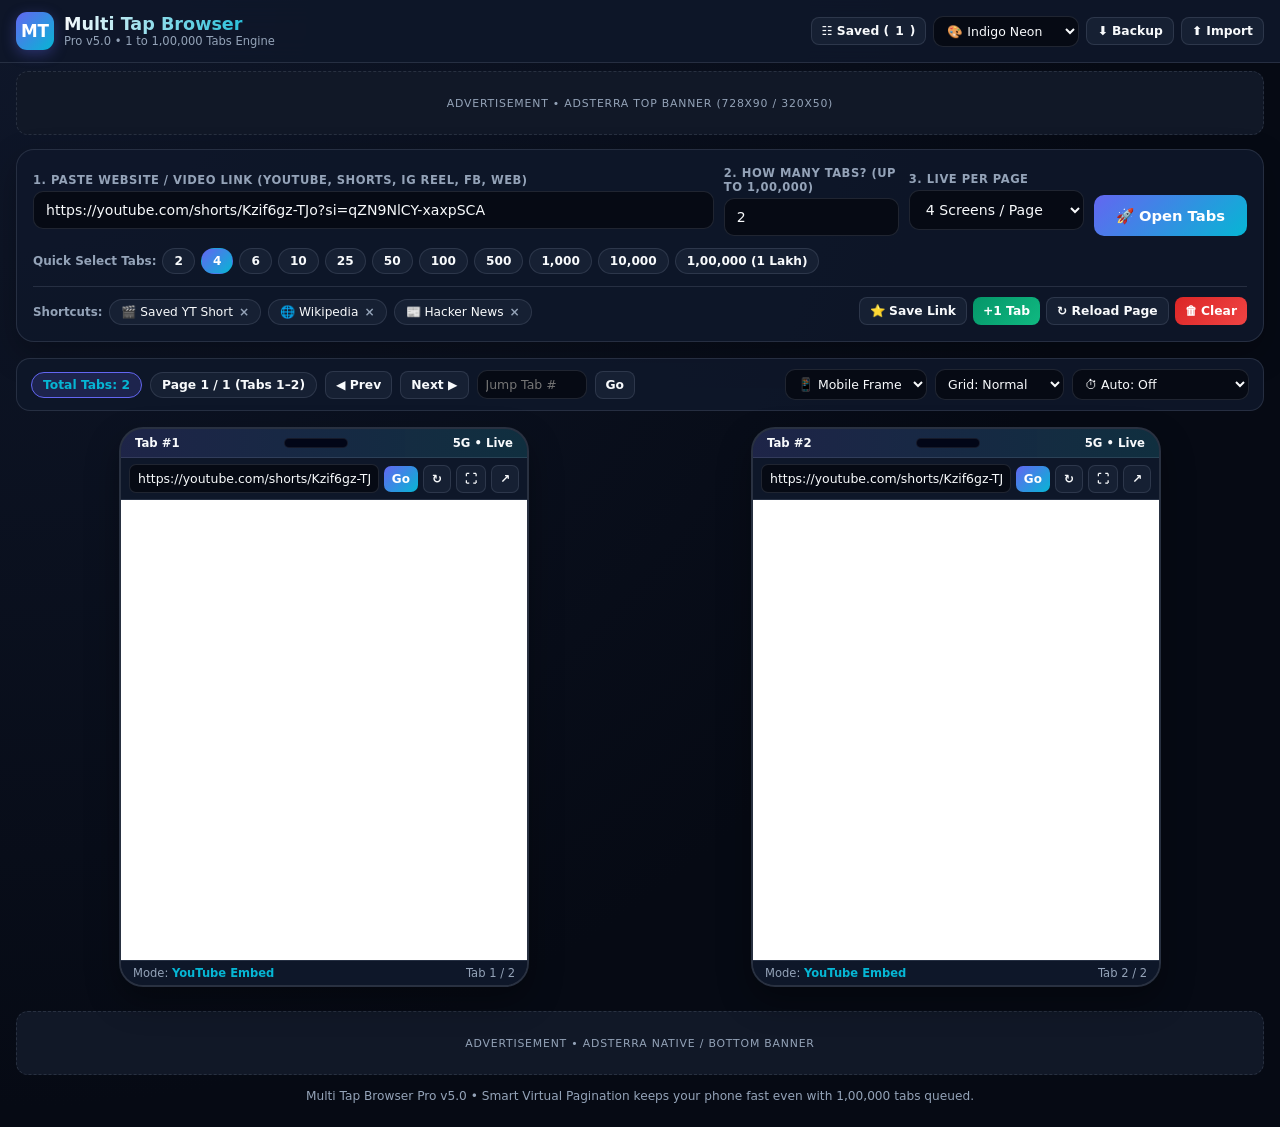
==== commit e851c745: "Add files via upload" ====
--- a/index.html
+++ b/index.html
@@ -3,13 +3,14 @@
 <head>
   <meta charset="UTF-8" />
   <meta name="viewport" content="width=device-width, initial-scale=1.0" />
-  <title>Multi Tap Browser — Pro Workspace v4.0</title>
+  <title>Multi Tap Browser v5.0 — Unlimited Tab Workspace</title>
   <style>
     :root {
-      --bg-1: #070b14;
+      --bg-1: #060a14;
       --bg-2: #0f172a;
-      --panel: rgba(15, 23, 42, 0.88);
+      --panel: rgba(15, 23, 42, 0.92);
       --card: #111827;
+      --card-2: #162033;
       --border: rgba(148, 163, 184, 0.18);
       --text: #f8fafc;
       --muted: #94a3b8;
@@ -19,14 +20,14 @@
       --success: #10b981;
       --danger: #ef4444;
       --warning: #f59e0b;
-      --radius: 14px;
     }
 
     body.theme-emerald {
       --bg-1: #04130f;
       --bg-2: #09241c;
-      --panel: rgba(9, 36, 28, 0.9);
+      --panel: rgba(9, 36, 28, 0.92);
       --card: #0c2c23;
+      --card-2: #113a2e;
       --accent: #10b981;
       --accent-2: #2dd4bf;
       --accent-glow: rgba(16, 185, 129, 0.35);
@@ -34,9 +35,10 @@
 
     body.theme-sunset {
       --bg-1: #160913;
-      --bg-2: #240f1f;
-      --panel: rgba(36, 15, 31, 0.9);
+      --bg-2: #261020;
+      --panel: rgba(38, 16, 32, 0.92);
       --card: #281123;
+      --card-2: #361730;
       --accent: #ec4899;
       --accent-2: #f97316;
       --accent-glow: rgba(236, 72, 153, 0.35);
@@ -45,14 +47,15 @@
     body.theme-light {
       --bg-1: #eef2ff;
       --bg-2: #f8fafc;
-      --panel: rgba(255, 255, 255, 0.94);
+      --panel: rgba(255, 255, 255, 0.96);
       --card: #ffffff;
+      --card-2: #f1f5f9;
       --border: rgba(15, 23, 42, 0.12);
       --text: #0f172a;
       --muted: #475569;
       --accent: #4f46e5;
       --accent-2: #0ea5e9;
-      --accent-glow: rgba(79, 70, 229, 0.22);
+      --accent-glow: rgba(79, 70, 229, 0.2);
     }
 
     * {
@@ -71,22 +74,21 @@
       transition: background 0.3s ease, color 0.3s ease;
     }
 
-    /* Glass Header */
-    .topbar {
+    /* Top Brand Bar */
+    .navbar {
       background: var(--panel);
       backdrop-filter: blur(14px);
       -webkit-backdrop-filter: blur(14px);
       border-bottom: 1px solid var(--border);
-      padding: 12px 18px;
+      padding: 12px 16px;
       display: flex;
       flex-wrap: wrap;
-      gap: 10px;
       align-items: center;
       justify-content: space-between;
+      gap: 10px;
       position: sticky;
       top: 0;
-      z-index: 100;
-      box-shadow: 0 8px 24px rgba(0, 0, 0, 0.22);
+      z-index: 120;
     }
 
     .brand-wrap {
@@ -102,16 +104,15 @@
       background: linear-gradient(135deg, var(--accent), var(--accent-2));
       display: grid;
       place-items: center;
-      font-size: 1.15rem;
+      font-size: 1.05rem;
       color: #fff;
-      box-shadow: 0 4px 16px var(--accent-glow);
+      font-weight: 900;
+      box-shadow: 0 4px 14px var(--accent-glow);
+    }
+
+    .brand-title {
+      font-size: 1.1rem;
       font-weight: 800;
-    }
-
-    .brand-title {
-      font-size: 1.12rem;
-      font-weight: 800;
-      letter-spacing: 0.2px;
       background: linear-gradient(90deg, var(--text), var(--accent-2));
       -webkit-background-clip: text;
       -webkit-text-fill-color: transparent;
@@ -121,70 +122,93 @@
       font-size: 0.72rem;
       color: var(--muted);
       display: block;
-      margin-top: -2px;
-    }
-
-    .controls {
+    }
+
+    .nav-actions {
       display: flex;
       flex-wrap: wrap;
       gap: 7px;
       align-items: center;
+    }
+
+    /* Hero Launcher Card (Link + Tab Count) */
+    .launcher-wrap {
+      padding: 14px 16px 6px;
+      max-width: 1440px;
+      width: 100%;
+      margin: 0 auto;
+    }
+
+    .launcher-card {
+      background: var(--panel);
+      border: 1px solid var(--border);
+      border-radius: 18px;
+      padding: 16px;
+      box-shadow: 0 12px 32px rgba(0, 0, 0, 0.25);
+      display: flex;
+      flex-direction: column;
+      gap: 12px;
+    }
+
+    .launcher-row {
+      display: flex;
+      flex-wrap: wrap;
+      gap: 10px;
+      align-items: center;
+    }
+
+    .input-group {
+      display: flex;
+      flex-direction: column;
+      gap: 4px;
       flex: 1;
-      justify-content: flex-end;
-    }
-
-    .url-box {
-      display: flex;
-      align-items: center;
-      flex: 1;
-      min-width: 230px;
-      max-width: 440px;
-      background: var(--bg-1);
-      border: 1px solid var(--border);
-      border-radius: 10px;
-      padding: 3px 4px 3px 12px;
-      transition: border-color 0.2s, box-shadow 0.2s;
-    }
-
-    .url-box:focus-within {
-      border-color: var(--accent);
-      box-shadow: 0 0 0 3px var(--accent-glow);
-    }
-
-    .url-box input {
-      flex: 1;
-      background: transparent;
-      border: none;
-      color: var(--text);
-      outline: none;
-      font-size: 0.88rem;
-      padding: 6px 4px;
-      min-width: 0;
-    }
-
-    select, input[type="text"] {
+      min-width: 220px;
+    }
+
+    .input-group.compact {
+      flex: 0 1 175px;
+      min-width: 140px;
+    }
+
+    .input-group label {
+      font-size: 0.72rem;
+      font-weight: 700;
+      color: var(--muted);
+      text-transform: uppercase;
+      letter-spacing: 0.5px;
+    }
+
+    input[type="text"], input[type="number"], select {
       background: var(--bg-1);
       color: var(--text);
       border: 1px solid var(--border);
-      padding: 7px 10px;
-      border-radius: 9px;
+      padding: 10px 12px;
+      border-radius: 10px;
       outline: none;
-      font-size: 0.82rem;
+      font-size: 0.88rem;
+      width: 100%;
+      transition: border-color 0.2s, box-shadow 0.2s;
+    }
+
+    input:focus, select:focus {
+      border-color: var(--accent);
+      box-shadow: 0 0 0 3px var(--accent-glow);
     }
 
     button {
       background: linear-gradient(135deg, var(--accent), var(--accent-2));
       color: #fff;
       border: none;
-      padding: 8px 12px;
-      border-radius: 9px;
-      font-weight: 600;
-      font-size: 0.82rem;
+      padding: 10px 15px;
+      border-radius: 10px;
+      font-weight: 700;
+      font-size: 0.84rem;
       cursor: pointer;
-      transition: transform 0.15s ease, opacity 0.2s ease, box-shadow 0.2s ease;
+      transition: transform 0.15s ease, box-shadow 0.2s ease, opacity 0.2s;
       display: inline-flex;
       align-items: center;
-      gap: 5px;
+      justify-content: center;
+      gap: 6px;
       white-space: nowrap;
     }
 
@@ -193,12 +217,10 @@
       box-shadow: 0 6px 16px var(--accent-glow);
     }
 
-    button:active {
-      transform: translateY(0);
-    }
+    button:active { transform: translateY(0); }
 
     button.sec {
-      background: var(--card);
+      background: var(--card-2);
       color: var(--text);
       border: 1px solid var(--border);
       box-shadow: none;
@@ -209,19 +231,86 @@
       box-shadow: none;
     }
 
-    button.success {
-      background: linear-gradient(135deg, #059669, #10b981);
-    }
-
-    button.danger {
-      background: linear-gradient(135deg, #dc2626, #ef4444);
-    }
-
-    /* Subbar */
-    .subbar {
-      background: rgba(0, 0, 0, 0.16);
-      border-bottom: 1px solid var(--border);
-      padding: 8px 18px;
+    button.success { background: linear-gradient(135deg, #059669, #10b981); }
+    button.danger { background: linear-gradient(135deg, #dc2626, #ef4444); }
+    button.sm { padding: 6px 10px; font-size: 0.77rem; border-radius: 8px; }
+
+    .launch-btn {
+      padding: 11px 22px;
+      font-size: 0.92rem;
+      align-self: flex-end;
+      height: 41px;
+    }
+
+    /* Quick Count Chips */
+    .quick-counts {
+      display: flex;
+      flex-wrap: wrap;
+      gap: 6px;
+      align-items: center;
+    }
+
+    .q-chip {
+      background: var(--card-2);
+      color: var(--text);
+      border: 1px solid var(--border);
+      padding: 5px 11px;
+      border-radius: 999px;
+      font-size: 0.76rem;
+      font-weight: 600;
+      cursor: pointer;
+      transition: 0.18s;
+    }
+
+    .q-chip:hover, .q-chip.active {
+      background: linear-gradient(135deg, var(--accent), var(--accent-2));
+      border-color: transparent;
+      color: #fff;
+    }
+
+    /* Adsterra Clean Banner Slot */
+    .ad-slot-wrap {
+      max-width: 1440px;
+      width: 100%;
+      margin: 8px auto 0;
+      padding: 0 16px;
+    }
+
+    .ad-slot {
+      background: var(--card);
+      border: 1px dashed var(--border);
+      border-radius: 12px;
+      min-height: 64px;
+      display: flex;
+      align-items: center;
+      justify-content: center;
+      flex-direction: column;
+      gap: 3px;
+      padding: 8px;
+      text-align: center;
+      overflow: hidden;
+    }
+
+    .ad-label {
+      font-size: 0.68rem;
+      text-transform: uppercase;
+      letter-spacing: 0.8px;
+      color: var(--muted);
+    }
+
+    /* Batch / Pagination Bar */
+    .pager-bar {
+      max-width: 1440px;
+      width: 100%;
+      margin: 10px auto 0;
+      padding: 0 16px;
+    }
+
+    .pager-inner {
+      background: var(--panel);
+      border: 1px solid var(--border);
+      border-radius: 14px;
+      padding: 10px 14px;
       display: flex;
       flex-wrap: wrap;
       gap: 10px;
@@ -229,98 +318,87 @@
       justify-content: space-between;
     }
 
-    .shortcuts {
+    .pager-group {
+      display: flex;
+      flex-wrap: wrap;
+      gap: 8px;
+      align-items: center;
+    }
+
+    .pill {
+      background: var(--card-2);
+      border: 1px solid var(--border);
+      padding: 5px 11px;
+      border-radius: 999px;
+      color: var(--text);
+      font-weight: 700;
+      font-size: 0.77rem;
+    }
+
+    .pill.accent {
+      background: rgba(99, 102, 241, 0.18);
+      border-color: var(--accent);
+      color: var(--accent-2);
+    }
+
+    /* Shortcuts Row */
+    .shortcuts-row {
       display: flex;
       gap: 7px;
       overflow-x: auto;
       align-items: center;
-      flex: 1;
-      padding-bottom: 2px;
+      padding-top: 2px;
     }
 
     .chip {
-      background: var(--card);
+      background: var(--card-2);
       color: var(--text);
       padding: 5px 11px;
       border-radius: 999px;
-      font-size: 0.78rem;
+      font-size: 0.76rem;
       cursor: pointer;
       white-space: nowrap;
       border: 1px solid var(--border);
-      transition: 0.2s;
       display: inline-flex;
       align-items: center;
       gap: 6px;
     }
 
-    .chip:hover {
-      border-color: var(--accent-2);
-      transform: translateY(-1px);
-    }
-
-    .chip .del-chip {
-      color: var(--muted);
-      font-weight: bold;
-      margin-left: 2px;
-    }
-
-    .chip .del-chip:hover {
-      color: var(--danger);
-    }
-
-    .stats-bar {
-      display: flex;
-      gap: 7px;
-      align-items: center;
-      flex-wrap: wrap;
-      font-size: 0.78rem;
-      color: var(--muted);
-    }
-
-    .pill {
-      background: var(--card);
-      border: 1px solid var(--border);
-      padding: 4px 10px;
-      border-radius: 999px;
-      color: var(--text);
-      font-weight: 600;
-      font-size: 0.76rem;
-    }
-
-    /* Collapsible Panels */
+    .chip:hover { border-color: var(--accent-2); }
+    .chip .del-chip { color: var(--muted); font-weight: bold; }
+    .chip .del-chip:hover { color: var(--danger); }
+
+    /* Collapsible Saved Panel */
     .drawer-panel {
       display: none;
+      max-width: 1440px;
+      width: 100%;
+      margin: 10px auto 0;
+      padding: 0 16px;
+    }
+
+    .drawer-panel.open { display: block; }
+
+    .drawer-box {
       background: var(--panel);
-      border-bottom: 1px solid var(--border);
-      padding: 12px 18px;
+      border: 1px solid var(--border);
+      border-radius: 14px;
+      padding: 12px 14px;
+      display: flex;
       flex-direction: column;
       gap: 10px;
     }
 
-    .drawer-panel.open {
-      display: flex;
-    }
-
-    .drawer-head {
-      display: flex;
-      justify-content: space-between;
-      align-items: center;
-      width: 100%;
-      gap: 10px;
-      flex-wrap: wrap;
-    }
-
     .saved-grid {
       display: grid;
-      grid-template-columns: repeat(auto-fit, minmax(240px, 1fr));
+      grid-template-columns: repeat(auto-fit, minmax(230px, 1fr));
       gap: 8px;
-      width: 100%;
-      max-height: 250px;
+      max-height: 230px;
       overflow-y: auto;
     }
 
     .saved-item {
-      background: var(--card);
+      background: var(--card-2);
       border: 1px solid var(--border);
       border-radius: 10px;
       padding: 7px 10px;
@@ -336,59 +414,53 @@
       text-overflow: ellipsis;
       white-space: nowrap;
       flex: 1;
-      color: var(--text);
-    }
-
-    /* Grid Layout */
+    }
+
+    /* Screen Grid */
     .grid {
+      max-width: 1440px;
+      width: 100%;
+      margin: 0 auto;
       display: grid;
-      grid-template-columns: repeat(auto-fit, minmax(320px, 1fr));
-      gap: 18px;
-      padding: 18px;
+      grid-template-columns: repeat(auto-fit, minmax(310px, 1fr));
+      gap: 16px;
+      padding: 16px;
       flex: 1;
       align-items: start;
     }
 
-    .grid.size-compact {
-      grid-template-columns: repeat(auto-fit, minmax(265px, 1fr));
-    }
-
-    .grid.size-wide {
-      grid-template-columns: repeat(auto-fit, minmax(460px, 1fr));
-    }
-
-    /* Mobile Frame Card */
+    .grid.size-compact { grid-template-columns: repeat(auto-fit, minmax(255px, 1fr)); }
+    .grid.size-wide { grid-template-columns: repeat(auto-fit, minmax(460px, 1fr)); }
+
+    /* Phone Card */
     .phone-frame {
       background: var(--card);
       border: 2px solid var(--border);
-      border-radius: 26px;
+      border-radius: 24px;
       overflow: hidden;
       display: flex;
       flex-direction: column;
-      height: 600px;
+      height: 560px;
       width: 100%;
       margin-inline: auto;
-      box-shadow: 0 14px 34px rgba(0, 0, 0, 0.35);
-      transition: border-color 0.2s, max-width 0.25s ease;
+      box-shadow: 0 14px 32px rgba(0, 0, 0, 0.34);
+      transition: border-color 0.2s, max-width 0.2s;
       position: relative;
     }
 
-    .phone-frame:hover {
-      border-color: var(--accent);
-    }
-
+    .phone-frame:hover { border-color: var(--accent); }
     .phone-frame.device-mobile { max-width: 410px; }
     .phone-frame.device-tablet { max-width: 740px; }
     .phone-frame.device-desktop { max-width: 100%; }
 
     .phone-frame.expanded {
       position: fixed;
-      inset: 14px;
+      inset: 12px;
       height: auto;
       max-width: none !important;
       z-index: 999;
-      border-radius: 18px;
-      box-shadow: 0 0 0 100vmax rgba(0, 0, 0, 0.78);
+      border-radius: 16px;
+      box-shadow: 0 0 0 100vmax rgba(0, 0, 0, 0.8);
     }
 
     .phone-status {
@@ -398,14 +470,13 @@
       justify-content: space-between;
       align-items: center;
       font-size: 0.73rem;
-      color: var(--text);
-      font-weight: 600;
+      font-weight: 700;
       border-bottom: 1px solid var(--border);
     }
 
     .notch {
-      width: 68px;
-      height: 11px;
+      width: 64px;
+      height: 10px;
       background: #020617;
       border-radius: 999px;
       border: 1px solid rgba(255, 255, 255, 0.08);
@@ -414,7 +485,7 @@
     .phone-bar {
       display: flex;
       gap: 5px;
-      padding: 7px 8px;
+      padding: 6px 8px;
       background: var(--panel);
       border-bottom: 1px solid var(--border);
       align-items: center;
@@ -422,15 +493,15 @@
 
     .phone-bar input {
       flex: 1;
-      padding: 6px 9px;
-      font-size: 0.8rem;
+      padding: 6px 8px;
+      font-size: 0.78rem;
       border-radius: 7px;
       min-width: 0;
     }
 
     .phone-bar button {
       padding: 6px 8px;
-      font-size: 0.76rem;
+      font-size: 0.75rem;
       border-radius: 7px;
     }
 
@@ -438,20 +509,6 @@
       flex: 1;
       background: #000;
       position: relative;
-      display: flex;
-      align-items: center;
-      justify-content: center;
-    }
-
-    .lazy-placeholder {
-      color: var(--muted);
-      padding: 20px;
-      text-align: center;
-      font-size: 0.84rem;
-      display: flex;
-      flex-direction: column;
-      align-items: center;
-      gap: 10px;
     }
 
     iframe {
@@ -459,6 +516,7 @@
       height: 100%;
       border: none;
       background: #fff;
+      display: block;
     }
 
     .info-bar {
@@ -471,9 +529,14 @@
       border-top: 1px solid var(--border);
     }
 
-    .badge-mode {
-      color: var(--accent-2);
-      font-weight: 700;
+    .badge-mode { color: var(--accent-2); font-weight: 700; }
+
+    /* Footer */
+    footer {
+      text-align: center;
+      padding: 14px 16px 24px;
+      font-size: 0.76rem;
+      color: var(--muted);
     }
 
     /* Toast */
@@ -486,7 +549,7 @@
       padding: 10px 16px;
       border-radius: 10px;
       font-size: 0.84rem;
-      font-weight: 600;
+      font-weight: 700;
       box-shadow: 0 10px 25px rgba(0, 0, 0, 0.35);
       opacity: 0;
       pointer-events: none;
@@ -495,128 +558,191 @@
       z-index: 1000;
     }
 
-    .toast.show {
-      opacity: 1;
-      transform: translateY(0);
-    }
+    .toast.show { opacity: 1; transform: translateY(0); }
 
     @media (max-width: 640px) {
-      .topbar { padding: 10px 12px; }
-      .subbar { padding: 8px 12px; }
-      .grid { padding: 12px; gap: 14px; }
-      .phone-frame { height: 520px; }
+      .navbar { padding: 10px 12px; }
+      .launcher-wrap, .ad-slot-wrap, .pager-bar, .drawer-panel { padding-inline: 10px; }
+      .grid { padding: 10px; gap: 12px; grid-template-columns: 1fr; }
+      .phone-frame { height: 500px; }
+      .launch-btn { width: 100%; }
     }
   </style>
 </head>
 <body>
 
-  <header class="topbar">
+  <!-- Top Navigation -->
+  <header class="navbar">
     <div class="brand-wrap">
       <div class="logo-badge">MT</div>
       <div>
         <div class="brand-title">Multi Tap Browser</div>
-        <span class="brand-sub">Pro Workspace v4.0 • Smart Video &amp; Multi-Screen</span>
+        <span class="brand-sub">Pro v5.0 • 1 to 1,00,000 Tabs Engine</span>
       </div>
     </div>
 
-    <div class="controls">
-      <div class="url-box">
-        <input type="text" id="globalUrl" placeholder="Paste YouTube, Shorts, IG Reel, FB Video or Web URL..." onkeydown="if(event.key==='Enter') openAllScreens()" />
-        <button onclick="openAllScreens()">▶ Open All</button>
-      </div>
-
-      <button class="success" onclick="addPhone()">+ Add Tab</button>
-      <button class="sec" onclick="addMultiple(2)">+2 Tabs</button>
-      <button class="sec" onclick="reloadAll()">↻ Reload</button>
-      <button class="sec" onclick="togglePanel('savedPanel')">☷ Saved (<span id="savedBadge">0</span>)</button>
-      <button class="sec" onclick="togglePanel('safeTestPanel')">⚡ Site Check</button>
-
-      <select id="deviceSelect" onchange="changeDevicePreview()" title="Device Preview">
-        <option value="mobile">📱 Mobile Frame</option>
-        <option value="tablet">▣ Tablet Frame</option>
-        <option value="desktop">💻 Full Width</option>
-      </select>
-
-      <select id="sizeSelect" onchange="changeGridSize()" title="Grid Density">
-        <option value="normal">Grid: Normal</option>
-        <option value="compact">Grid: Compact</option>
-        <option value="wide">Grid: Wide</option>
-      </select>
-
-      <select id="autoReload" onchange="setAutoReload()" title="Auto Reload Timer">
-        <option value="0">⏱ Reload: Off</option>
-        <option value="30">⏱ 30 sec</option>
-        <option value="60">⏱ 60 sec</option>
-        <option value="120">⏱ 2 min</option>
-      </select>
-
-      <select id="themeSelect" onchange="changeTheme()" title="Color Theme">
+    <div class="nav-actions">
+      <button class="sec sm" onclick="togglePanel('savedPanel')">☷ Saved (<span id="savedBadge">0</span>)</button>
+      <select id="themeSelect" onchange="changeTheme()" style="width:auto; padding:6px 9px; font-size:0.78rem;">
         <option value="default">🎨 Indigo Neon</option>
         <option value="emerald">🎨 Emerald Dark</option>
         <option value="sunset">🎨 Sunset Pink</option>
         <option value="light">🎨 Clean Light</option>
       </select>
-
-      <button class="sec" onclick="exportBackup()">⬇ Backup</button>
-      <button class="sec" onclick="document.getElementById('importFile').click()">⬆ Import</button>
+      <button class="sec sm" onclick="exportBackup()">⬇ Backup</button>
+      <button class="sec sm" onclick="document.getElementById('importFile').click()">⬆ Import</button>
       <input type="file" id="importFile" accept=".json" style="display:none" onchange="importBackup(event)" />
     </div>
   </header>
 
-  <section class="subbar">
-    <div class="shortcuts" id="shortcutsBar"></div>
-    <div class="stats-bar">
-      <button class="sec" style="padding:4px 10px; font-size:0.76rem;" onclick="saveCurrentShortcut()">⭐ Save Shortcut</button>
-      <button class="sec" style="padding:4px 10px; font-size:0.76rem;" onclick="clearAllTabs()">🗑 Clear Tabs</button>
-      <span class="pill" id="tabCounter">Open: 0 / 12</span>
+  <!-- ADSTERRA TOP BANNER SLOT (Non-intrusive) -->
+  <div class="ad-slot-wrap">
+    <div class="ad-slot" id="adsterra-top-banner">
+      <span class="ad-label">Advertisement • Adsterra Top Banner (728x90 / 320x50)</span>
+      <!-- PASTE YOUR ADSTERRA TOP BANNER SCRIPT BELOW THIS LINE -->
+    </div>
+  </div>
+
+  <!-- Main Launcher: 1 Link + Custom Tab Count (1 to 1,00,000) -->
+  <section class="launcher-wrap">
+    <div class="launcher-card">
+      <div class="launcher-row">
+        <div class="input-group">
+          <label for="globalUrl">1. Paste Website / Video Link (YouTube, Shorts, IG Reel, FB, Web)</label>
+          <input type="text" id="globalUrl" placeholder="https://youtube.com/shorts/... or any website URL" onkeydown="if(event.key==='Enter') launchTabs()" />
+        </div>
+
+        <div class="input-group compact">
+          <label for="tabCountInput">2. How Many Tabs? (Up to 1,00,000)</label>
+          <input type="number" id="tabCountInput" min="1" max="100000" value="4" />
+        </div>
+
+        <div class="input-group compact">
+          <label for="perPageSelect">3. Live Per Page</label>
+          <select id="perPageSelect" onchange="changePerPage()">
+            <option value="2">2 Screens / Page</option>
+            <option value="4" selected>4 Screens / Page</option>
+            <option value="6">6 Screens / Page</option>
+            <option value="8">8 Screens / Page</option>
+            <option value="12">12 Screens / Page</option>
+          </select>
+        </div>
+
+        <button class="launch-btn" onclick="launchTabs()">🚀 Open Tabs</button>
+      </div>
+
+      <!-- One-Tap Presets up to 1 Lakh -->
+      <div class="quick-counts">
+        <span style="font-size:0.75rem; color:var(--muted); font-weight:700;">Quick Select Tabs:</span>
+        <span class="q-chip" onclick="setTabCount(2)">2</span>
+        <span class="q-chip active" onclick="setTabCount(4)">4</span>
+        <span class="q-chip" onclick="setTabCount(6)">6</span>
+        <span class="q-chip" onclick="setTabCount(10)">10</span>
+        <span class="q-chip" onclick="setTabCount(25)">25</span>
+        <span class="q-chip" onclick="setTabCount(50)">50</span>
+        <span class="q-chip" onclick="setTabCount(100)">100</span>
+        <span class="q-chip" onclick="setTabCount(500)">500</span>
+        <span class="q-chip" onclick="setTabCount(1000)">1,000</span>
+        <span class="q-chip" onclick="setTabCount(10000)">10,000</span>
+        <span class="q-chip" onclick="setTabCount(100000)">1,00,000 (1 Lakh)</span>
+      </div>
+
+      <!-- Shortcuts & Quick Utilities -->
+      <div class="launcher-row" style="justify-content:space-between; border-top:1px solid var(--border); padding-top:10px;">
+        <div class="shortcuts-row" id="shortcutsBar"></div>
+        <div style="display:flex; gap:6px; flex-wrap:wrap;">
+          <button class="sec sm" onclick="saveCurrentShortcut()">⭐ Save Link</button>
+          <button class="success sm" onclick="addSingleTab()">+1 Tab</button>
+          <button class="sec sm" onclick="reloadCurrentPage()">↻ Reload Page</button>
+          <button class="danger sm" onclick="clearWorkspace()">🗑 Clear</button>
+        </div>
+      </div>
     </div>
   </section>
 
-  <!-- Collapsible Saved Tab Library -->
+  <!-- Collapsible Saved Library -->
   <section id="savedPanel" class="drawer-panel">
-    <div class="drawer-head">
-      <div><strong>Saved Tab Library</strong> <span class="pill" id="savedCount">0 / 1000</span></div>
-      <div style="display:flex; gap:8px; flex-wrap:wrap; align-items:center;">
-        <input id="savedSearch" type="text" placeholder="Search saved URLs..." oninput="renderSavedTabs()" />
-        <button class="danger" style="padding:6px 10px;" onclick="clearSavedLibrary()">Clear All</button>
-        <button class="sec" style="padding:6px 10px;" onclick="togglePanel('savedPanel')">Close</button>
+    <div class="drawer-box">
+      <div style="display:flex; justify-content:space-between; align-items:center; flex-wrap:wrap; gap:8px;">
+        <div><strong>Saved Link Library</strong> <span class="pill" id="savedCount">0 / 1000</span></div>
+        <div style="display:flex; gap:6px; flex-wrap:wrap; align-items:center;">
+          <input id="savedSearch" type="text" placeholder="Search saved links..." style="width:200px; padding:6px 10px;" oninput="renderSavedTabs()" />
+          <button class="danger sm" onclick="clearSavedLibrary()">Clear Library</button>
+          <button class="sec sm" onclick="togglePanel('savedPanel')">Close</button>
+        </div>
+      </div>
+      <div id="savedList" class="saved-grid"></div>
+    </div>
+  </section>
+
+  <!-- Batch / Pagination & View Controls -->
+  <section class="pager-bar">
+    <div class="pager-inner">
+      <div class="pager-group">
+        <span class="pill accent" id="totalTabsBadge">Total Tabs: 0</span>
+        <span class="pill" id="pageStatusBadge">Page 1 / 1 (Showing 0–0)</span>
+        <button class="sec sm" id="prevBtn" onclick="prevPage()">◀ Prev</button>
+        <button class="sec sm" id="nextBtn" onclick="nextPage()">Next ▶</button>
+        <input type="number" id="jumpTabInput" placeholder="Jump Tab #" min="1" style="width:110px; padding:6px 8px; font-size:0.78rem;" onkeydown="if(event.key==='Enter') jumpToTab()" />
+        <button class="sec sm" onclick="jumpToTab()">Go</button>
+      </div>
+
+      <div class="pager-group">
+        <select id="deviceSelect" onchange="changeDevicePreview()" style="width:auto; padding:6px 8px; font-size:0.78rem;">
+          <option value="mobile">📱 Mobile Frame</option>
+          <option value="tablet">▣ Tablet Frame</option>
+          <option value="desktop">💻 Full Width</option>
+        </select>
+
+        <select id="sizeSelect" onchange="changeGridSize()" style="width:auto; padding:6px 8px; font-size:0.78rem;">
+          <option value="normal">Grid: Normal</option>
+          <option value="compact">Grid: Compact</option>
+          <option value="wide">Grid: Wide</option>
+        </select>
+
+        <select id="autoActionSelect" onchange="setAutoTimer()" style="width:auto; padding:6px 8px; font-size:0.78rem;">
+          <option value="0">⏱ Auto: Off</option>
+          <option value="reload-30">↻ Reload 30s</option>
+          <option value="reload-60">↻ Reload 60s</option>
+          <option value="next-30">⏭ Auto Next Page 30s</option>
+          <option value="next-60">⏭ Auto Next Page 60s</option>
+        </select>
       </div>
     </div>
-    <div id="savedList" class="saved-grid"></div>
   </section>
 
-  <!-- Collapsible Safe Site Check -->
-  <section id="safeTestPanel" class="drawer-panel">
-    <div class="drawer-head">
-      <div><strong>Safe Site Check</strong> <span class="pill">Same-origin health check</span></div>
-      <button class="sec" style="padding:5px 10px;" onclick="togglePanel('safeTestPanel')">Close</button>
+  <!-- Active Tab Grid -->
+  <main class="grid" id="phoneGrid"></main>
+
+  <!-- ADSTERRA BOTTOM / NATIVE BANNER SLOT -->
+  <div class="ad-slot-wrap">
+    <div class="ad-slot" id="adsterra-bottom-banner">
+      <span class="ad-label">Advertisement • Adsterra Native / Bottom Banner</span>
+      <!-- PASTE YOUR ADSTERRA NATIVE OR BOTTOM BANNER SCRIPT BELOW THIS LINE -->
     </div>
-    <div style="display:flex; flex-wrap:wrap; gap:8px; align-items:center;">
-      <input id="testUrl" type="text" placeholder="Enter your own hosted page URL (same origin)" style="flex:1; min-width:220px;" />
-      <select id="testRuns">
-        <option value="1">1 check</option>
-        <option value="3">3 checks</option>
-        <option value="5">5 checks</option>
-        <option value="10">10 checks (max)</option>
-      </select>
-      <button class="success" onclick="runSafeTest()">Run Safe Test</button>
-      <span class="pill" id="testResult">No test run</span>
-    </div>
-  </section>
-
-  <main class="grid" id="phoneGrid"></main>
+  </div>
+
+  <footer>
+    Multi Tap Browser Pro v5.0 • Smart Virtual Pagination keeps your phone fast even with 1,00,000 tabs queued.
+  </footer>
 
   <div class="toast" id="toast">Ready</div>
 
   <script>
-    const STORAGE_KEY = 'multitap_browser_workspace_v4';
-    const MAX_SAVED_TABS = 1000;
-    const MAX_OPEN_TABS = 12;
-
-    let phones = [];
-    let savedTabs = [];
-    let frameObserver = null;
-    let reloadTimer = null;
+    const STORAGE_KEY = 'multitap_browser_workspace_v5';
+    const MAX_TOTAL_TABS = 100000;
+    const MAX_SAVED_LINKS = 1000;
+
+    let totalTabs = 2;
+    let baseUrl = 'https://youtube.com/shorts/Kzif6gz-TJo?si=qZN9NlCY-xaxpSCA';
+    let customOverrides = {}; // tabIndex (1-based) -> custom URL
+    let currentPage = 1;
+    let perPage = 4;
+    let autoTimer = null;
+
+    let savedLinks = [
+      { id: 's1', url: 'https://youtube.com/shorts/Kzif6gz-TJo?si=qZN9NlCY-xaxpSCA', title: 'Saved YT Short' }
+    ];
 
     let shortcuts = [
       { name: '🎬 Saved YT Short', url: 'https://youtube.com/shorts/Kzif6gz-TJo?si=qZN9NlCY-xaxpSCA' },
@@ -629,7 +755,7 @@
       t.textContent = msg;
       t.classList.add('show');
       clearTimeout(t._timer);
-      t._timer = setTimeout(() => t.classList.remove('show'), 2200);
+      t._timer = setTimeout(() => t.classList.remove('show'), 2300);
     }
 
     function escapeAttr(str) {
@@ -640,20 +766,21 @@
         .replace(/>/g, '&gt;');
     }
 
+    function formatIndianNumber(n) {
+      return Number(n).toLocaleString('en-IN');
+    }
+
     function togglePanel(panelId) {
-      const panel = document.getElementById(panelId);
-      if (!panel) return;
-      panel.classList.toggle('open');
-      if (panelId === 'savedPanel' && panel.classList.contains('open')) {
-        renderSavedTabs();
-      }
+      const el = document.getElementById(panelId);
+      if (!el) return;
+      el.classList.toggle('open');
+      if (panelId === 'savedPanel' && el.classList.contains('open')) renderSavedTabs();
     }
 
     function detectModeAndConvert(rawUrl) {
       let url = (rawUrl || '').trim();
       if (!url) return { src: 'about:blank', mode: 'Blank' };
 
-      // Plain search query
       if (!url.includes('.') && !/^https?:\/\//i.test(url)) {
         return {
           src: `https://www.bing.com/search?q=${encodeURIComponent(url)}`,
@@ -683,7 +810,7 @@
           }
           if (videoId) {
             return {
-              src: `https://www.youtube.com/embed/${videoId}?autoplay=1&mute=1&playsinline=1&rel=0`,
+              src: `https://www.youtube.com/embed/${videoId}?playsinline=1&rel=0&modestbranding=1`,
               mode: 'YouTube Embed'
             };
           }
@@ -703,7 +830,7 @@
         // Facebook Videos / Reels
         if (host.includes('facebook.com') || host.includes('fb.watch')) {
           return {
-            src: `https://www.facebook.com/plugins/video.php?href=${encodeURIComponent(url)}&show_text=false&autoplay=true`,
+            src: `https://www.facebook.com/plugins/video.php?href=${encodeURIComponent(url)}&show_text=false`,
             mode: 'Facebook Embed'
           };
         }
@@ -724,7 +851,7 @@
           const vMatch = u.pathname.match(/\/(\d+)/);
           if (vMatch) {
             return {
-              src: `https://player.vimeo.com/video/${vMatch[1]}?autoplay=1&muted=1`,
+              src: `https://player.vimeo.com/video/${vMatch[1]}`,
               mode: 'Vimeo Embed'
             };
           }
@@ -737,7 +864,7 @@
             : (u.pathname.split('/video/')[1] || '').split('_')[0];
           if (dmId) {
             return {
-              src: `https://www.dailymotion.com/embed/video/${dmId}?autoplay=1&mute=1`,
+              src: `https://www.dailymotion.com/embed/video/${dmId}`,
               mode: 'Dailymotion Embed'
             };
           }
@@ -749,43 +876,273 @@
 
     function addToSavedLibrary(url) {
       if (!url || url === 'about:blank') return;
-      if (savedTabs.some(t => t.url === url)) return;
-      if (savedTabs.length >= MAX_SAVED_TABS) return;
-      savedTabs.unshift({
-        id: 's' + Date.now() + Math.random().toString(16).slice(2, 6),
+      if (savedLinks.some(item => item.url === url)) return;
+      if (savedLinks.length >= MAX_SAVED_LINKS) savedLinks.pop();
+      savedLinks.unshift({
+        id: 's' + Date.now() + Math.random().toString(16).slice(2, 5),
         url,
         title: url
       });
     }
 
-    function updateCounters() {
-      document.getElementById('tabCounter').textContent = `Open: ${phones.length} / ${MAX_OPEN_TABS}`;
-      const badge = document.getElementById('savedBadge');
-      if (badge) badge.textContent = savedTabs.length;
-      const count = document.getElementById('savedCount');
-      if (count) count.textContent = `${savedTabs.length} / ${MAX_SAVED_TABS}`;
-    }
-
     function saveState() {
       try {
         const state = {
-          openTabs: phones.map(p => ({ url: p.url })),
-          savedTabs: savedTabs.slice(0, MAX_SAVED_TABS),
+          totalTabs,
+          baseUrl,
+          customOverrides,
+          currentPage,
+          perPage,
+          savedLinks: savedLinks.slice(0, MAX_SAVED_LINKS),
           shortcuts,
           theme: document.getElementById('themeSelect').value,
           size: document.getElementById('sizeSelect').value,
           device: document.getElementById('deviceSelect').value
         };
         localStorage.setItem(STORAGE_KEY, JSON.stringify(state));
-        updateCounters();
-      } catch (e) {
-        showToast('Storage full. Export JSON backup and clear old tabs.');
+      } catch (e) {}
+      updateBadges();
+    }
+
+    function updateBadges() {
+      const totalPages = Math.max(1, Math.ceil(totalTabs / perPage));
+      if (currentPage > totalPages) currentPage = totalPages;
+      const start = totalTabs === 0 ? 0 : (currentPage - 1) * perPage + 1;
+      const end = Math.min(totalTabs, currentPage * perPage);
+
+      document.getElementById('totalTabsBadge').textContent = `Total Tabs: ${formatIndianNumber(totalTabs)}`;
+      document.getElementById('pageStatusBadge').textContent = `Page ${formatIndianNumber(currentPage)} / ${formatIndianNumber(totalPages)} (Tabs ${formatIndianNumber(start)}–${formatIndianNumber(end)})`;
+      document.getElementById('savedBadge').textContent = savedLinks.length;
+      const sc = document.getElementById('savedCount');
+      if (sc) sc.textContent = `${savedLinks.length} / ${MAX_SAVED_LINKS}`;
+
+      document.getElementById('prevBtn').disabled = currentPage <= 1;
+      document.getElementById('nextBtn').disabled = currentPage >= totalPages;
+    }
+
+    function setTabCount(n) {
+      document.getElementById('tabCountInput').value = n;
+      document.querySelectorAll('.q-chip').forEach(c => c.classList.remove('active'));
+      const chips = document.querySelectorAll('.q-chip');
+      chips.forEach(c => {
+        if (c.textContent.replace(/,/g, '').startsWith(String(n))) c.classList.add('active');
+      });
+    }
+
+    function launchTabs() {
+      const urlVal = document.getElementById('globalUrl').value.trim();
+      if (!urlVal) {
+        showToast('Pehle upar link paste karein');
+        return;
       }
+      let count = parseInt(document.getElementById('tabCountInput').value, 10);
+      if (isNaN(count) || count < 1) count = 1;
+      if (count > MAX_TOTAL_TABS) {
+        count = MAX_TOTAL_TABS;
+        document.getElementById('tabCountInput').value = MAX_TOTAL_TABS;
+      }
+
+      baseUrl = urlVal;
+      totalTabs = count;
+      customOverrides = {};
+      currentPage = 1;
+      addToSavedLibrary(baseUrl);
+      renderCurrentPage();
+      saveState();
+      showToast(`${formatIndianNumber(totalTabs)} tabs ready! Page 1 loaded.`);
+    }
+
+    function addSingleTab() {
+      if (totalTabs >= MAX_TOTAL_TABS) {
+        showToast('Max 1,00,000 tabs limit reached');
+        return;
+      }
+      totalTabs += 1;
+      document.getElementById('tabCountInput').value = totalTabs;
+      const totalPages = Math.max(1, Math.ceil(totalTabs / perPage));
+      currentPage = totalPages;
+      renderCurrentPage();
+      saveState();
+      showToast(`Tab #${formatIndianNumber(totalTabs)} added`);
+    }
+
+    function clearWorkspace() {
+      totalTabs = 0;
+      customOverrides = {};
+      currentPage = 1;
+      renderCurrentPage();
+      saveState();
+      showToast('All tabs cleared');
+    }
+
+    function renderCurrentPage() {
+      const grid = document.getElementById('phoneGrid');
+      grid.innerHTML = '';
+      updateBadges();
+
+      if (totalTabs <= 0) {
+        grid.innerHTML = `<div style="grid-column:1/-1; text-align:center; padding:40px 16px; color:var(--muted);">No tabs open. Paste a link above, choose how many tabs you want (1 to 1,00,000), and tap <strong>Open Tabs</strong>.</div>`;
+        return;
+      }
+
+      const start = (currentPage - 1) * perPage + 1;
+      const end = Math.min(totalTabs, currentPage * perPage);
+      const deviceMode = document.getElementById('deviceSelect').value || 'mobile';
+
+      for (let tabIndex = start; tabIndex <= end; tabIndex++) {
+        const tabUrl = customOverrides[tabIndex] || baseUrl;
+        const { src, mode } = detectModeAndConvert(tabUrl);
+
+        const card = document.createElement('div');
+        card.className = `phone-frame device-${deviceMode}`;
+        card.id = `phone-${tabIndex}`;
+
+        card.innerHTML = `
+          <div class="phone-status">
+            <span>Tab #${formatIndianNumber(tabIndex)}</span>
+            <div class="notch"></div>
+            <span>5G • Live</span>
+          </div>
+          <div class="phone-bar">
+            <input type="text" id="input-${tabIndex}" value="${escapeAttr(tabUrl)}" onkeydown="if(event.key==='Enter') loadSingleTab(${tabIndex})" />
+            <button onclick="loadSingleTab(${tabIndex})">Go</button>
+            <button class="sec" title="Reload" onclick="reloadSingleTab(${tabIndex})">↻</button>
+            <button class="sec" title="Fullscreen" onclick="toggleExpand(${tabIndex})">⛶</button>
+            <button class="sec" title="Open in New Tab" onclick="openExternal(${tabIndex})">↗</button>
+          </div>
+          <div class="phone-screen">
+            <iframe id="frame-${tabIndex}" src="${escapeAttr(src)}" referrerpolicy="strict-origin-when-cross-origin" allow="accelerometer; autoplay; clipboard-write; encrypted-media; gyroscope; picture-in-picture; web-share; fullscreen" allowfullscreen></iframe>
+          </div>
+          <div class="info-bar">
+            <span>Mode: <span class="badge-mode" id="mode-${tabIndex}">${mode}</span></span>
+            <span>Tab ${formatIndianNumber(tabIndex)} / ${formatIndianNumber(totalTabs)}</span>
+          </div>
+        `;
+        grid.appendChild(card);
+      }
+    }
+
+    function loadSingleTab(tabIndex) {
+      const inp = document.getElementById(`input-${tabIndex}`);
+      const frame = document.getElementById(`frame-${tabIndex}`);
+      const modeEl = document.getElementById(`mode-${tabIndex}`);
+      const url = inp.value.trim();
+      customOverrides[tabIndex] = url;
+      const { src, mode } = detectModeAndConvert(url);
+      frame.src = src;
+      if (modeEl) modeEl.textContent = mode;
+      addToSavedLibrary(url);
+      saveState();
+    }
+
+    function reloadSingleTab(tabIndex) {
+      const frame = document.getElementById(`frame-${tabIndex}`);
+      if (frame) frame.src = frame.src;
+    }
+
+    function reloadCurrentPage() {
+      document.querySelectorAll('#phoneGrid iframe').forEach(f => { f.src = f.src; });
+      showToast('Current page reloaded');
+    }
+
+    function toggleExpand(tabIndex) {
+      const el = document.getElementById(`phone-${tabIndex}`);
+      if (el) el.classList.toggle('expanded');
+    }
+
+    function openExternal(tabIndex) {
+      const inp = document.getElementById(`input-${tabIndex}`);
+      let url = inp.value.trim();
+      if (!url) return;
+      if (!/^https?:\/\//i.test(url)) url = 'https://' + url;
+      window.open(url, '_blank');
+    }
+
+    function prevPage() {
+      if (currentPage > 1) {
+        currentPage--;
+        renderCurrentPage();
+        saveState();
+        window.scrollTo({ top: 0, behavior: 'smooth' });
+      }
+    }
+
+    function nextPage() {
+      const totalPages = Math.max(1, Math.ceil(totalTabs / perPage));
+      if (currentPage < totalPages) {
+        currentPage++;
+        renderCurrentPage();
+        saveState();
+        window.scrollTo({ top: 0, behavior: 'smooth' });
+      }
+    }
+
+    function jumpToTab() {
+      const val = parseInt(document.getElementById('jumpTabInput').value, 10);
+      if (isNaN(val) || val < 1 || val > totalTabs) {
+        showToast(`Enter a tab number between 1 and ${formatIndianNumber(totalTabs)}`);
+        return;
+      }
+      currentPage = Math.ceil(val / perPage);
+      renderCurrentPage();
+      saveState();
+      showToast(`Jumped to Tab #${formatIndianNumber(val)}`);
+    }
+
+    function changePerPage() {
+      perPage = parseInt(document.getElementById('perPageSelect').value, 10) || 4;
+      currentPage = 1;
+      renderCurrentPage();
+      saveState();
+    }
+
+    function setAutoTimer() {
+      if (autoTimer) clearInterval(autoTimer);
+      const val = document.getElementById('autoActionSelect').value;
+      if (val === '0') {
+        showToast('Auto timer off');
+        return;
+      }
+      const [action, secStr] = val.split('-');
+      const sec = parseInt(secStr, 10);
+      autoTimer = setInterval(() => {
+        if (action === 'reload') {
+          reloadCurrentPage();
+        } else if (action === 'next') {
+          const totalPages = Math.max(1, Math.ceil(totalTabs / perPage));
+          currentPage = currentPage < totalPages ? currentPage + 1 : 1;
+          renderCurrentPage();
+          saveState();
+        }
+      }, sec * 1000);
+      showToast(action === 'reload' ? `Auto-reload: ${sec}s` : `Auto next page: ${sec}s`);
+    }
+
+    function changeTheme() {
+      const val = document.getElementById('themeSelect').value;
+      document.body.className = val === 'default' ? '' : `theme-${val}`;
+      saveState();
+    }
+
+    function changeGridSize() {
+      const val = document.getElementById('sizeSelect').value;
+      const grid = document.getElementById('phoneGrid');
+      grid.className = 'grid' + (val === 'normal' ? '' : ` size-${val}`);
+      saveState();
+    }
+
+    function changeDevicePreview() {
+      const mode = document.getElementById('deviceSelect').value;
+      document.querySelectorAll('.phone-frame').forEach(card => {
+        card.classList.remove('device-mobile', 'device-tablet', 'device-desktop');
+        card.classList.add(`device-${mode}`);
+      });
+      saveState();
     }
 
     function renderShortcuts() {
       const bar = document.getElementById('shortcutsBar');
-      bar.innerHTML = `<span style="font-size:0.76rem; color:var(--muted); font-weight:600; white-space:nowrap;">Quick Launch:</span>`;
+      bar.innerHTML = `<span style="font-size:0.74rem; color:var(--muted); font-weight:700; white-space:nowrap;">Shortcuts:</span>`;
       shortcuts.forEach((sc, idx) => {
         const chip = document.createElement('div');
         chip.className = 'chip';
@@ -798,7 +1155,7 @@
             return;
           }
           document.getElementById('globalUrl').value = sc.url;
-          openAllScreens();
+          launchTabs();
         };
         bar.appendChild(chip);
       });
@@ -806,11 +1163,8 @@
 
     function saveCurrentShortcut() {
       const url = document.getElementById('globalUrl').value.trim();
-      if (!url) {
-        showToast('Paste a URL in the top bar first');
-        return;
-      }
-      const name = prompt('Shortcut Name:', 'Custom Link');
+      if (!url) { showToast('Paste a link first'); return; }
+      const name = prompt('Shortcut Name:', 'My Link');
       if (!name) return;
       shortcuts.push({ name: '🔗 ' + name.trim(), url });
       renderShortcuts();
@@ -818,327 +1172,69 @@
       showToast('Shortcut saved!');
     }
 
-    function addPhone(initialUrl = 'https://youtube.com/shorts/Kzif6gz-TJo?si=qZN9NlCY-xaxpSCA', silent = false, fromLibrary = false) {
-      if (phones.length >= MAX_OPEN_TABS) {
-        showToast(`Max ${MAX_OPEN_TABS} live tabs allowed for smooth speed. Save up to ${MAX_SAVED_TABS} in Library.`);
-        return;
-      }
-
-      const url = String(initialUrl || 'about:blank').trim();
-      if (!fromLibrary) addToSavedLibrary(url);
-
-      const id = Date.now() + Math.floor(Math.random() * 100000);
-      const tabNum = phones.length + 1;
-      phones.push({ id, url });
-
-      const { src, mode } = detectModeAndConvert(url);
-      const deviceMode = document.getElementById('deviceSelect').value || 'mobile';
-
-      const card = document.createElement('div');
-      card.className = `phone-frame device-${deviceMode}`;
-      card.id = `phone-${id}`;
-
-      card.innerHTML = `
-        <div class="phone-status">
-          <span>Tap #${tabNum}</span>
-          <div class="notch"></div>
-          <span>5G • Active</span>
-        </div>
-        <div class="phone-bar">
-          <input type="text" id="input-${id}" value="${escapeAttr(url)}" onkeydown="if(event.key==='Enter') loadPhone(${id})" />
-          <button onclick="loadPhone(${id})">Go</button>
-          <button class="sec" title="Reload" onclick="reloadPhone(${id})">↻</button>
-          <button class="sec" title="Fullscreen" onclick="toggleExpand(${id})">⛶</button>
-          <button class="sec" title="Open in New Tab" onclick="openExternal(${id})">↗</button>
-          <button class="danger" title="Close" onclick="removePhone(${id})">✕</button>
-        </div>
-        <div class="phone-screen">
-          <div id="lazy-${id}" class="lazy-placeholder">
-            <span>Ready to load preview</span>
-            <button class="sec" onclick="forceLoad(${id})">▶ Load Now</button>
-          </div>
-          <iframe id="frame-${id}" data-src="${escapeAttr(src)}" loading="lazy" title="Tap ${tabNum}" allow="autoplay; encrypted-media; picture-in-picture; fullscreen" allowfullscreen style="display:none"></iframe>
-        </div>
-        <div class="info-bar">
-          <span>Mode: <span class="badge-mode" id="mode-${id}">${mode}</span></span>
-          <span>Multi Tap v4</span>
-        </div>
-      `;
-
-      document.getElementById('phoneGrid').appendChild(card);
-      observeFrame(id);
-      updateCounters();
-
-      if (!silent) {
-        saveState();
-        renderSavedTabs();
-        showToast(`Tap #${tabNum} added`);
-      }
-    }
-
-    function observeFrame(id) {
-      const card = document.getElementById(`phone-${id}`);
-      if (!card) return;
-      if (!frameObserver) {
-        frameObserver = new IntersectionObserver(entries => {
-          entries.forEach(entry => {
-            if (entry.isIntersecting) {
-              const frame = entry.target.querySelector('iframe');
-              if (frame && !frame.getAttribute('src')) {
-                forceLoad(Number(frame.id.replace('frame-', '')));
-              }
-            }
-          });
-        }, { rootMargin: '300px' });
-      }
-      frameObserver.observe(card);
-    }
-
-    function forceLoad(id) {
-      const frame = document.getElementById(`frame-${id}`);
-      if (!frame) return;
-      const targetSrc = frame.dataset.src || 'about:blank';
-      frame.setAttribute('src', targetSrc);
-      frame.style.display = 'block';
-      const placeholder = document.getElementById(`lazy-${id}`);
-      if (placeholder) placeholder.style.display = 'none';
-    }
-
-    function loadPhone(id) {
-      const input = document.getElementById(`input-${id}`);
-      const frame = document.getElementById(`frame-${id}`);
-      const modeEl = document.getElementById(`mode-${id}`);
-      const url = input.value.trim();
-      const phone = phones.find(p => p.id === id);
-      if (phone) phone.url = url;
-
-      const { src, mode } = detectModeAndConvert(url);
-      frame.dataset.src = src;
-      if (modeEl) modeEl.textContent = mode;
-
-      // Immediately load when user explicitly triggers Go / Open All
-      forceLoad(id);
-
-      addToSavedLibrary(url);
-      saveState();
-      renderSavedTabs();
-    }
-
-    function reloadPhone(id) {
-      const frame = document.getElementById(`frame-${id}`);
-      if (!frame) return;
-      if (!frame.getAttribute('src')) {
-        forceLoad(id);
-      } else {
-        frame.src = frame.src;
-      }
-    }
-
-    function reloadAll() {
-      phones.forEach(p => reloadPhone(p.id));
-      showToast('All open tabs reloaded');
-    }
-
-    function toggleExpand(id) {
-      const el = document.getElementById(`phone-${id}`);
-      if (el) el.classList.toggle('expanded');
-    }
-
-    function openExternal(id) {
-      const input = document.getElementById(`input-${id}`);
-      let url = input.value.trim();
-      if (!url) return;
-      if (!/^https?:\/\//i.test(url)) url = 'https://' + url;
-      window.open(url, '_blank');
-    }
-
-    function removePhone(id) {
-      phones = phones.filter(p => p.id !== id);
-      const el = document.getElementById(`phone-${id}`);
-      if (el) el.remove();
-      updateCounters();
-      saveState();
-    }
-
-    function clearAllTabs() {
-      if (!phones.length) return;
-      document.getElementById('phoneGrid').innerHTML = '';
-      phones = [];
-      updateCounters();
-      saveState();
-      showToast('All open tabs cleared');
-    }
-
-    function addMultiple(count) {
-      const currentGlobal = document.getElementById('globalUrl').value.trim() || 'https://youtube.com/shorts/Kzif6gz-TJo?si=qZN9NlCY-xaxpSCA';
-      let added = 0;
-      for (let i = 0; i < count; i++) {
-        if (phones.length < MAX_OPEN_TABS) {
-          addPhone(currentGlobal, true);
-          added++;
-        }
-      }
-      saveState();
-      renderSavedTabs();
-      showToast(added ? `Added ${added} new tabs` : `Max ${MAX_OPEN_TABS} open tabs reached`);
-    }
-
-    function openAllScreens() {
-      const url = document.getElementById('globalUrl').value.trim();
-      if (!url) {
-        showToast('Enter a link or search term first');
-        return;
-      }
-      if (phones.length === 0) addPhone(url, true);
-      phones.forEach(p => {
-        const inp = document.getElementById(`input-${p.id}`);
-        if (inp) inp.value = url;
-        loadPhone(p.id);
-      });
-      showToast('Loaded across all tabs');
-    }
-
     function renderSavedTabs() {
       const list = document.getElementById('savedList');
       if (!list) return;
       const q = (document.getElementById('savedSearch')?.value || '').toLowerCase();
-      updateCounters();
+      updateBadges();
       list.innerHTML = '';
 
-      savedTabs.forEach((tab, index) => {
-        if (q && !tab.url.toLowerCase().includes(q) && !(tab.title || '').toLowerCase().includes(q)) return;
-        const item = document.createElement('div');
-        item.className = 'saved-item';
-
-        const label = document.createElement('span');
-        label.className = 'saved-label';
-        label.textContent = `${index + 1}. ${tab.title || tab.url}`;
-        label.title = tab.url;
-
-        const btnWrap = document.createElement('div');
-        btnWrap.style.display = 'flex';
-        btnWrap.style.gap = '5px';
-
-        const openBtn = document.createElement('button');
-        openBtn.style.padding = '4px 8px';
-        openBtn.style.fontSize = '0.74rem';
-        openBtn.textContent = 'Open';
-        openBtn.onclick = () => addPhone(tab.url, false, true);
-
-        const delBtn = document.createElement('button');
-        delBtn.className = 'danger';
-        delBtn.style.padding = '4px 8px';
-        delBtn.style.fontSize = '0.74rem';
-        delBtn.textContent = '×';
-        delBtn.onclick = () => {
-          savedTabs.splice(index, 1);
-          saveState();
-          renderSavedTabs();
-        };
-
-        btnWrap.append(openBtn, delBtn);
-        item.append(label, btnWrap);
-        list.appendChild(item);
+      savedLinks.forEach((item, idx) => {
+        if (q && !item.url.toLowerCase().includes(q)) return;
+        const row = document.createElement('div');
+        row.className = 'saved-item';
+        row.innerHTML = `
+          <span class="saved-label" title="${escapeAttr(item.url)}">${idx + 1}. ${escapeAttr(item.url)}</span>
+          <div style="display:flex; gap:5px;">
+            <button class="sm" onclick="useSavedLink(${idx})">Use</button>
+            <button class="danger sm" onclick="deleteSavedLink(${idx})">×</button>
+          </div>
+        `;
+        list.appendChild(row);
       });
 
       if (!list.children.length) {
-        list.innerHTML = `<span style="color:var(--muted); font-size:0.8rem;">No saved tabs found.</span>`;
+        list.innerHTML = `<span style="color:var(--muted); font-size:0.8rem;">No saved links found.</span>`;
       }
     }
 
-    function clearSavedLibrary() {
-      if (!savedTabs.length) return;
-      if (!confirm('Clear all saved tabs from library?')) return;
-      savedTabs = [];
+    function useSavedLink(idx) {
+      if (!savedLinks[idx]) return;
+      document.getElementById('globalUrl').value = savedLinks[idx].url;
+      launchTabs();
+      togglePanel('savedPanel');
+    }
+
+    function deleteSavedLink(idx) {
+      savedLinks.splice(idx, 1);
       saveState();
       renderSavedTabs();
-      showToast('Saved library cleared');
-    }
-
-    function setAutoReload() {
-      if (reloadTimer) clearInterval(reloadTimer);
-      const sec = parseInt(document.getElementById('autoReload').value, 10);
-      if (sec > 0) {
-        reloadTimer = setInterval(() => reloadAll(), sec * 1000);
-        showToast(`Auto-reload set: ${sec}s`);
-      } else {
-        showToast('Auto-reload turned off');
-      }
-    }
-
-    function changeTheme() {
-      const val = document.getElementById('themeSelect').value;
-      document.body.className = val === 'default' ? '' : `theme-${val}`;
+    }
+
+    function clearSavedLibrary() {
+      if (!savedLinks.length) return;
+      if (!confirm('Clear all saved links?')) return;
+      savedLinks = [];
       saveState();
-    }
-
-    function changeGridSize() {
-      const val = document.getElementById('sizeSelect').value;
-      const grid = document.getElementById('phoneGrid');
-      grid.className = 'grid' + (val === 'normal' ? '' : ` size-${val}`);
-      saveState();
-    }
-
-    function changeDevicePreview() {
-      const mode = document.getElementById('deviceSelect').value;
-      document.querySelectorAll('.phone-frame').forEach(card => {
-        card.classList.remove('device-mobile', 'device-tablet', 'device-desktop');
-        card.classList.add(`device-${mode}`);
-      });
-      saveState();
-      showToast(`${mode[0].toUpperCase() + mode.slice(1)} frame preview active`);
-    }
-
-    async function runSafeTest() {
-      const raw = document.getElementById('testUrl').value.trim();
-      const out = document.getElementById('testResult');
-      if (!raw) {
-        showToast('Enter your own hosted URL');
-        return;
-      }
-      let target;
-      try {
-        target = new URL(/^https?:\/\//i.test(raw) ? raw : 'https://' + raw);
-      } catch (e) {
-        showToast('Enter a valid URL');
-        return;
-      }
-      if (target.origin !== location.origin) {
-        out.textContent = 'Blocked: same-origin only';
-        showToast('Safe check only works on the same hosted domain');
-        return;
-      }
-      const runs = Math.min(10, Math.max(1, Number(document.getElementById('testRuns').value) || 1));
-      out.textContent = 'Testing...';
-      let ok = 0, totalMs = 0;
-      for (let i = 0; i < runs; i++) {
-        const started = performance.now();
-        try {
-          const response = await fetch(target.href, { cache: 'no-store', credentials: 'same-origin' });
-          totalMs += performance.now() - started;
-          if (response.ok) ok++;
-        } catch (e) {
-          totalMs += performance.now() - started;
-        }
-      }
-      out.textContent = `${ok}/${runs} OK • avg ${Math.round(totalMs / runs)} ms`;
+      renderSavedTabs();
     }
 
     function exportBackup() {
       const data = {
         app: "Multi Tap Browser",
-        version: "4.0",
+        version: "5.0",
         exportedAt: new Date().toISOString(),
-        openTabs: phones.map((p, i) => ({ id: i + 1, url: p.url })),
-        tabs: savedTabs.slice(0, MAX_SAVED_TABS),
+        totalTabs,
+        baseUrl,
+        perPage,
+        tabs: savedLinks,
         customShortcuts: shortcuts.map(s => [s.url, s.name, s.url]),
-        theme: document.getElementById('themeSelect').value,
-        device: document.getElementById('deviceSelect').value
+        theme: document.getElementById('themeSelect').value
       };
       const blob = new Blob([JSON.stringify(data, null, 2)], { type: 'application/json' });
       const a = document.createElement('a');
       a.href = URL.createObjectURL(blob);
-      a.download = 'multitap-workspace-backup.json';
+      a.download = 'multitap-workspace-v5-backup.json';
       a.click();
       showToast('Backup JSON downloaded');
     }
@@ -1150,24 +1246,20 @@
       reader.onload = (e) => {
         try {
           const data = JSON.parse(e.target.result);
-          document.getElementById('phoneGrid').innerHTML = '';
-          phones = [];
-
-          const importedList = Array.isArray(data.tabs) ? data.tabs : [];
-          savedTabs = importedList.slice(0, MAX_SAVED_TABS).map(t => ({
-            id: t.id || ('s' + Math.random().toString(16).slice(2)),
-            url: t.url || 'https://en.m.wikipedia.org',
-            title: t.title || t.url
-          }));
-
-          const toOpen = Array.isArray(data.openTabs) && data.openTabs.length ? data.openTabs : savedTabs;
-          if (toOpen.length) {
-            toOpen.slice(0, MAX_OPEN_TABS).forEach(t => addPhone(t.url, true, true));
-          } else {
-            addPhone(undefined, true);
+          if (data.baseUrl) baseUrl = data.baseUrl;
+          if (data.totalTabs) totalTabs = Math.min(MAX_TOTAL_TABS, Math.max(1, Number(data.totalTabs)));
+          if (data.perPage) {
+            perPage = Number(data.perPage) || 4;
+            document.getElementById('perPageSelect').value = String(perPage);
           }
-
-          if (Array.isArray(data.customShortcuts) && data.customShortcuts.length) {
+          if (Array.isArray(data.tabs)) {
+            savedLinks = data.tabs.slice(0, MAX_SAVED_LINKS).map(t => ({
+              id: t.id || ('s' + Math.random().toString(16).slice(2)),
+              url: t.url || baseUrl,
+              title: t.title || t.url
+            }));
+          }
+          if (Array.isArray(data.customShortcuts)) {
             data.customShortcuts.forEach(sc => {
               const scUrl = sc[2] || sc[0];
               const scName = sc[1] || 'Saved Link';
@@ -1175,16 +1267,13 @@
                 shortcuts.push({ name: scName.startsWith('🔗') ? scName : '🔗 ' + scName, url: scUrl });
               }
             });
-            renderShortcuts();
           }
-
-          if (data.theme) {
-            document.getElementById('themeSelect').value = data.theme;
-            changeTheme();
-          }
-
+          document.getElementById('globalUrl').value = baseUrl;
+          document.getElementById('tabCountInput').value = totalTabs;
+          currentPage = 1;
+          renderShortcuts();
+          renderCurrentPage();
           saveState();
-          renderSavedTabs();
           showToast('Workspace imported!');
         } catch (err) {
           alert('Invalid JSON backup file.');
@@ -1207,30 +1296,24 @@
             const grid = document.getElementById('phoneGrid');
             grid.className = 'grid' + (saved.size === 'normal' ? '' : ` size-${saved.size}`);
           }
-          if (saved.device) {
-            document.getElementById('deviceSelect').value = saved.device;
+          if (saved.device) document.getElementById('deviceSelect').value = saved.device;
+          if (saved.baseUrl) baseUrl = saved.baseUrl;
+          if (typeof saved.totalTabs === 'number') totalTabs = saved.totalTabs;
+          if (saved.perPage) {
+            perPage = saved.perPage;
+            document.getElementById('perPageSelect').value = String(perPage);
           }
-          if (Array.isArray(saved.shortcuts) && saved.shortcuts.length) {
-            shortcuts = saved.shortcuts;
-          }
-          if (Array.isArray(saved.savedTabs)) {
-            savedTabs = saved.savedTabs.slice(0, MAX_SAVED_TABS);
-          }
-          renderShortcuts();
-
-          const initialOpen = Array.isArray(saved.openTabs) && saved.openTabs.length ? saved.openTabs : savedTabs.slice(0, 2);
-          if (initialOpen.length) {
-            initialOpen.slice(0, MAX_OPEN_TABS).forEach(t => addPhone(t.url, true, true));
-            updateCounters();
-            return;
-          }
+          if (saved.currentPage) currentPage = saved.currentPage;
+          if (saved.customOverrides) customOverrides = saved.customOverrides;
+          if (Array.isArray(saved.savedLinks) && saved.savedLinks.length) savedLinks = saved.savedLinks;
+          if (Array.isArray(saved.shortcuts) && saved.shortcuts.length) shortcuts = saved.shortcuts;
         }
       } catch (e) {}
 
+      document.getElementById('globalUrl').value = baseUrl;
+      document.getElementById('tabCountInput').value = totalTabs;
       renderShortcuts();
-      addPhone('https://youtube.com/shorts/Kzif6gz-TJo?si=qZN9NlCY-xaxpSCA', true);
-      addPhone('https://youtube.com/shorts/Kzif6gz-TJo?si=qZN9NlCY-xaxpSCA', true);
-      saveState();
+      renderCurrentPage();
     })();
   </script>
 </body>
